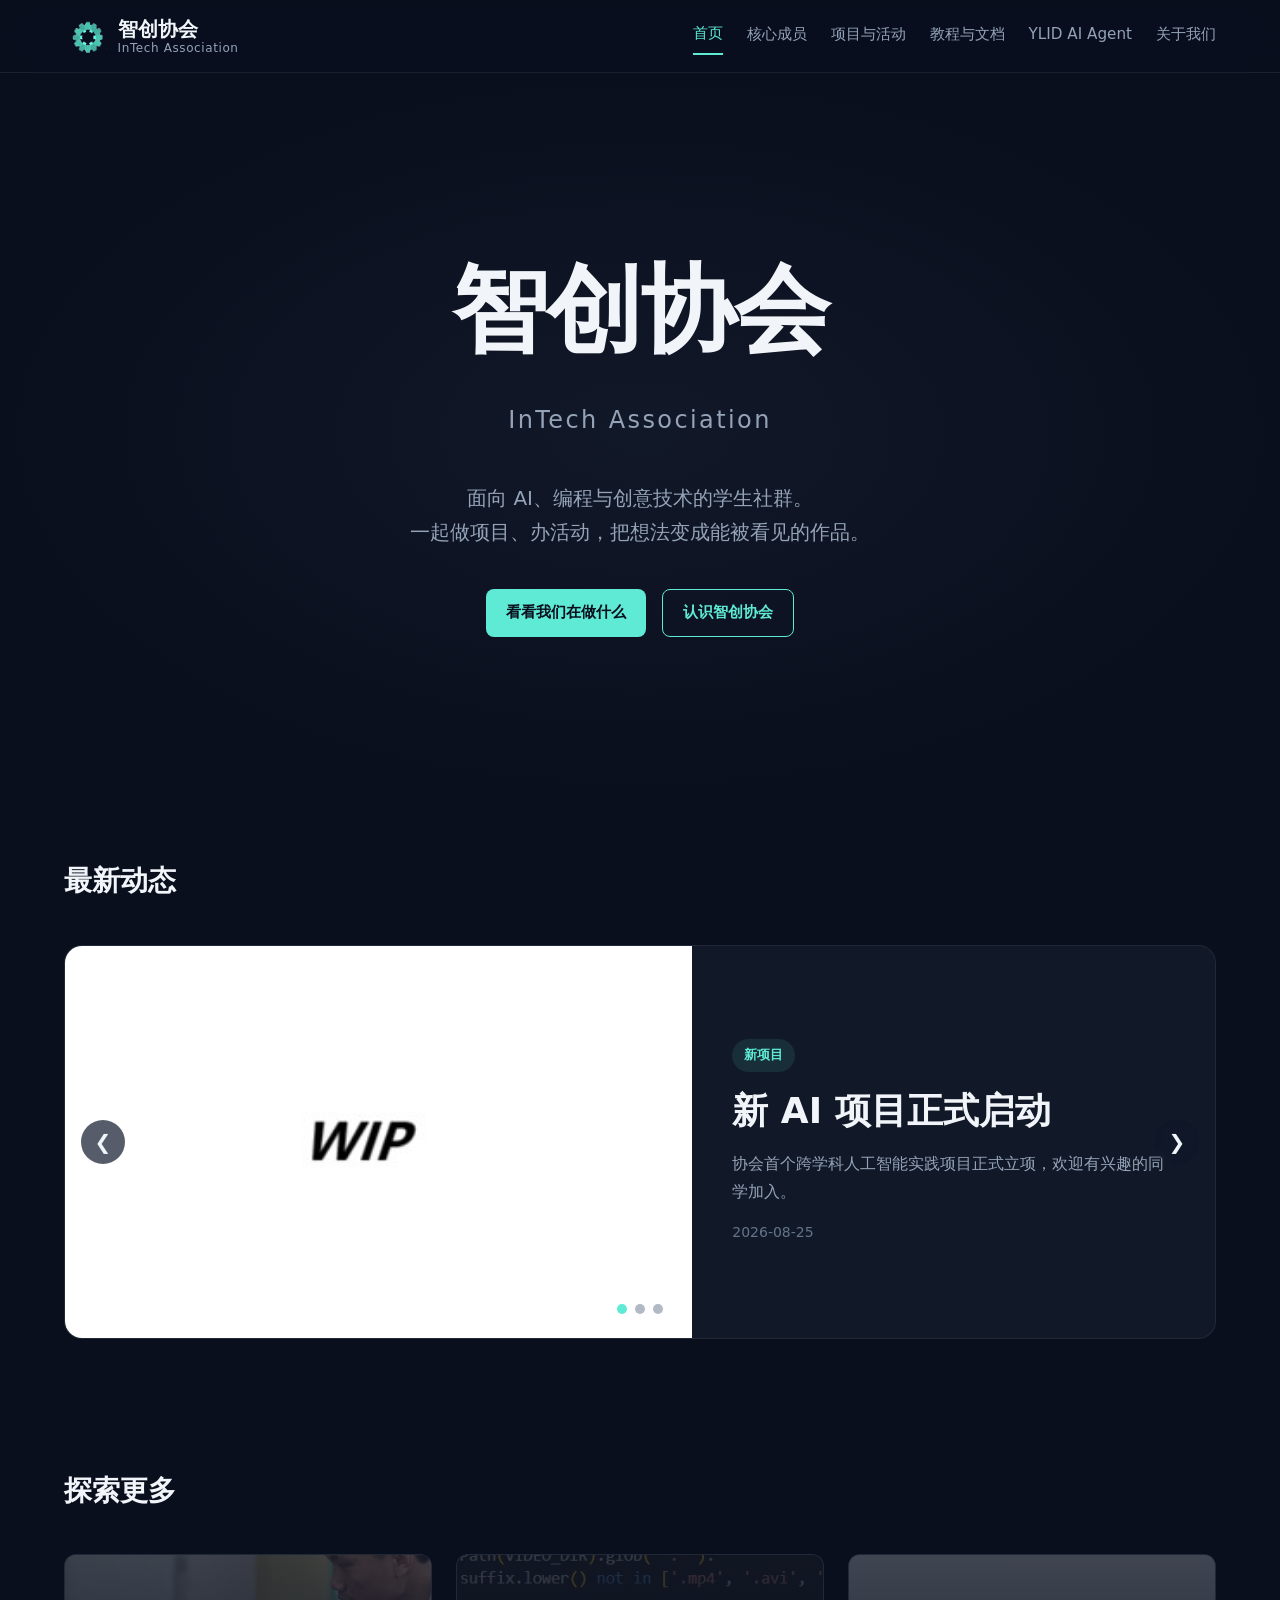
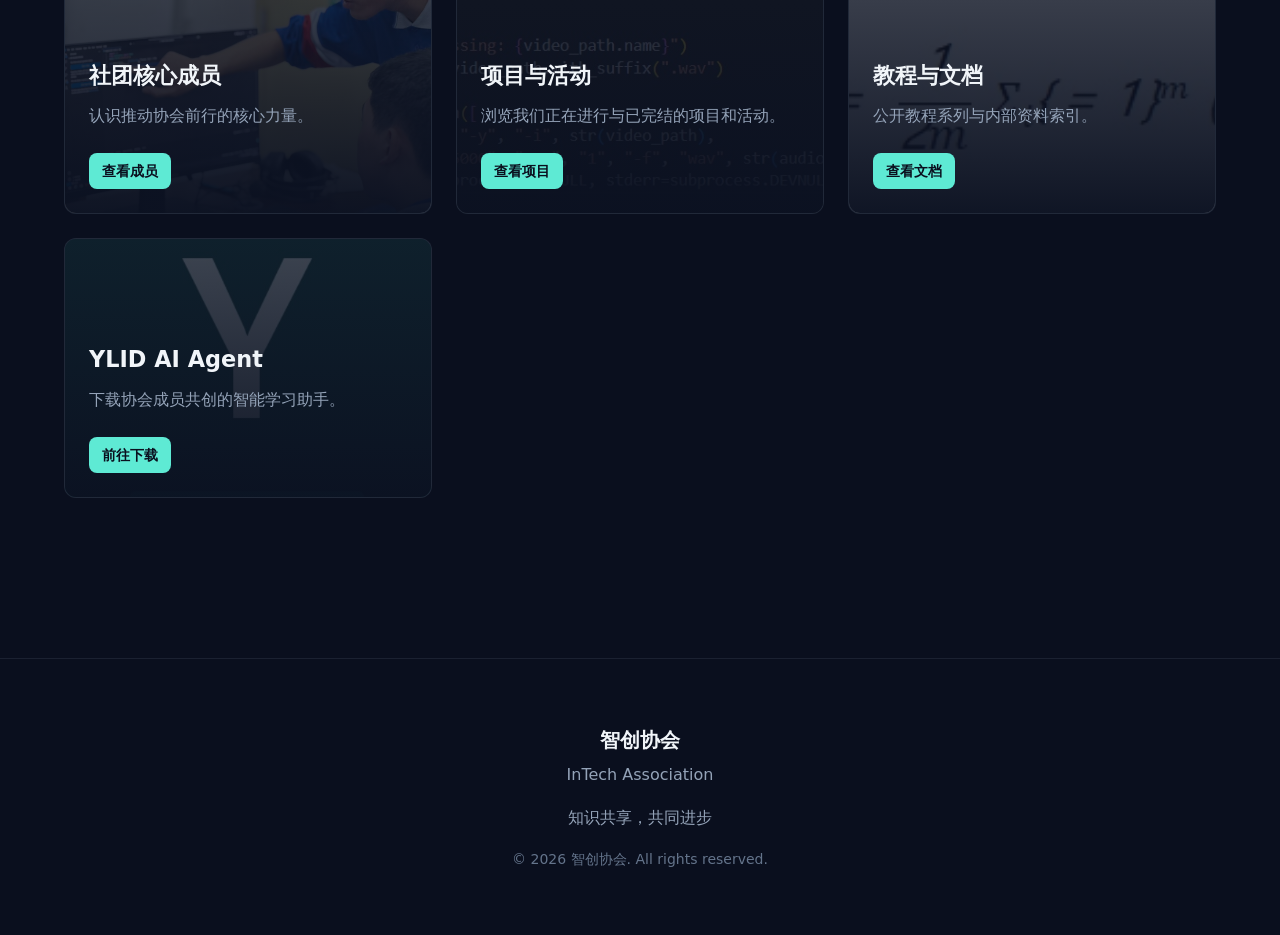
==== index.html @ 46c68527 "fix: replace homepage section placeholder images" ====
<!DOCTYPE html>
<html lang="zh-CN">
  <head>
    <meta charset="UTF-8" />
    <meta name="viewport" content="width=device-width, initial-scale=1.0" />
    <title>智创协会 | InTech Association</title>
    <meta name="description" content="智创协会（InTech Association）官网：知识共享，共同进步。" />
    <link rel="stylesheet" href="css/base.css" />
    <link rel="stylesheet" href="css/components.css" />
    <link rel="stylesheet" href="css/pages.css" />
  </head>
  <body data-page="index">
    <div id="navbar"></div>

    <main>
      <section class="hero">
        <div class="hero-content">
          <div class="hero-brand">
            <h1>智创协会</h1>
            <span class="hero-sub">InTech Association</span>
          </div>
          <p class="hero-desc typewriter-desc" data-type-text="面向 AI、编程与创意技术的学生社群。&#10;一起做项目、办活动，把想法变成能被看见的作品。"></p>
          <div class="hero-actions">
            <a href="projects.html" class="btn">看看我们在做什么</a>
            <a href="about.html" class="btn btn-outline">认识智创协会</a>
          </div>
        </div>
      </section>

      <div id="news-carousel" class="reveal"></div>

      <section class="entrance-section">
        <div class="container">
          <h2 class="section-title reveal">探索更多</h2>
          <div class="entrance-grid">
            <a href="members.html" class="entrance-card reveal reveal-d1">
              <div class="bg-image">
                <img src="assets/images/核心成员.jpg" alt="核心成员" />
              </div>
              <div class="overlay"></div>
              <div class="card-content">
                <h3>社团核心成员</h3>
                <p>认识推动协会前行的核心力量。</p>
                <span class="btn btn-sm">查看成员</span>
              </div>
            </a>

            <a href="projects.html" class="entrance-card reveal reveal-d2">
              <div class="bg-image">
                <img src="assets/images/项目与活动.jpg" alt="项目与活动" />
              </div>
              <div class="overlay"></div>
              <div class="card-content">
                <h3>项目与活动</h3>
                <p>浏览我们正在进行与已完结的项目和活动。</p>
                <span class="btn btn-sm">查看项目</span>
              </div>
            </a>

            <a href="docs.html" class="entrance-card reveal reveal-d3">
              <div class="bg-image">
                <img src="assets/images/教程与文档.jpg" alt="教程与文档" />
              </div>
              <div class="overlay"></div>
              <div class="card-content">
                <h3>教程与文档</h3>
                <p>公开教程系列与内部资料索引。</p>
                <span class="btn btn-sm">查看文档</span>
              </div>
            </a>

            <a href="ylid-ai.html" class="entrance-card reveal reveal-d4">
              <div class="bg-image">
                <img src="assets/images/YLID%20AI%20Agent.jpg" alt="YLID AI Agent" />
              </div>
              <div class="overlay"></div>
              <div class="card-content">
                <h3>YLID AI Agent</h3>
                <p>下载协会成员共创的智能学习助手。</p>
                <span class="btn btn-sm">前往下载</span>
              </div>
            </a>
          </div>
        </div>
      </section>
    </main>

    <div id="footer"></div>

    <script src="js/config.js"></script>
    <script src="js/data.js"></script>
    <script src="js/components.js"></script>
    <script src="js/main.js"></script>
  </body>
</html>
---- css/base.css ----
/**
 * 全局基础样式
 * 包含 CSS 变量、重置、字体、布局工具。
 */

:root {
  /* 暗色主题色板 — 优化后 */
  --bg-primary: #0a0f1e;
  --bg-secondary: #111827;
  --bg-tertiary: #1a2332;
  --bg-hover: #223044;

  --text-primary: #f1f5f9;
  --text-secondary: #94a3b8;
  --text-muted: #64748b;

  --accent: #5eead4;
  --accent-hover: #2dd4bf;
  --accent-soft: rgba(94, 234, 212, 0.1);
  --accent-glow: rgba(94, 234, 212, 0.35);

  --border: rgba(148, 163, 184, 0.12);
  --shadow: 0 8px 32px rgba(0, 0, 0, 0.45);

  /* 动画 */
  --ease-out: cubic-bezier(0.16, 1, 0.3, 1);
  --ease-spring: cubic-bezier(0.34, 1.56, 0.64, 1);
  --duration-fast: 0.2s;
  --duration-normal: 0.4s;
  --duration-slow: 0.6s;

  /* 间距 */
  --space-xs: 0.5rem;
  --space-sm: 1rem;
  --space-md: 1.5rem;
  --space-lg: 2.5rem;
  --space-xl: 4rem;
  --space-xxl: 6rem;

  /* 字体 */
  --font-sans: 'PingFang SC', 'Microsoft YaHei', 'Noto Sans SC', system-ui, -apple-system, BlinkMacSystemFont,
    'Segoe UI', sans-serif;
  --font-mono: 'SF Mono', 'Fira Code', Consolas, monospace;

  /* 圆角 */
  --radius-sm: 8px;
  --radius-md: 12px;
  --radius-lg: 18px;

  /* 容器宽度 */
  --container: 1200px;
}

* {
  box-sizing: border-box;
  margin: 0;
  padding: 0;
}

html {
  scroll-behavior: smooth;
}

body {
  font-family: var(--font-sans);
  background-color: var(--bg-primary);
  color: var(--text-primary);
  line-height: 1.7;
  -webkit-font-smoothing: antialiased;
}

img {
  max-width: 100%;
  display: block;
}

a {
  color: inherit;
  text-decoration: none;
}

ul {
  list-style: none;
}

button {
  font-family: inherit;
  cursor: pointer;
  border: none;
  background: none;
  color: inherit;
}

/* 容器 */
.container {
  width: 100%;
  max-width: var(--container);
  margin: 0 auto;
  padding: 0 var(--space-md);
}

/* 页面标题 */
.page-header {
  padding: var(--space-xxl) 0 var(--space-xl);
  text-align: center;
}

.page-header h1 {
  font-size: clamp(2rem, 5vw, 3rem);
  font-weight: 700;
  margin-bottom: var(--space-sm);
}

.page-header p {
  color: var(--text-secondary);
  font-size: 1.125rem;
  max-width: 700px;
  margin: 0 auto;
}

/* 区块标题 */
.section-title {
  font-size: 1.75rem;
  font-weight: 600;
  margin-bottom: var(--space-lg);
  color: var(--text-primary);
}

.section-subtitle {
  color: var(--text-secondary);
  margin-bottom: var(--space-lg);
}

/* 响应式辅助 */
@media (max-width: 768px) {
  :root {
    --space-xl: 2.5rem;
    --space-xxl: 4rem;
  }
}

/* ---------- 动画工具类 ---------- */

/* 初始隐藏状态，等待滚动触发 */
.reveal {
  opacity: 0;
  transform: translateY(24px);
  transition: opacity var(--duration-normal) var(--ease-out),
    transform var(--duration-normal) var(--ease-out);
}

.reveal.visible {
  opacity: 1;
  transform: translateY(0);
}

/* 延迟类，用于错开动画 */
.reveal-d1 { transition-delay: 0.1s; }
.reveal-d2 { transition-delay: 0.2s; }
.reveal-d3 { transition-delay: 0.3s; }
.reveal-d4 { transition-delay: 0.4s; }

/* 淡入 */
.fade-in {
  animation: fadeIn var(--duration-slow) var(--ease-out) forwards;
}

@keyframes fadeIn {
  from { opacity: 0; }
  to   { opacity: 1; }
}

/* 淡入上滑 */
.fade-in-up {
  animation: fadeInUp var(--duration-slow) var(--ease-out) forwards;
}

@keyframes fadeInUp {
  from {
    opacity: 0;
    transform: translateY(20px);
  }
  to {
    opacity: 1;
    transform: translateY(0);
  }
}

/* 轻微脉冲发光 */
@keyframes subtleGlow {
  0%, 100% { box-shadow: 0 0 0 0 var(--accent-soft); }
  50% { box-shadow: 0 0 20px 2px var(--accent-soft); }
}
---- css/components.css ----
/**
 * 通用组件样式
 */

/* ---------- 导航栏 ---------- */
.navbar {
  position: sticky;
  top: 0;
  z-index: 100;
  background: rgba(10, 15, 30, 0.75);
  backdrop-filter: blur(16px) saturate(1.2);
  border-bottom: 1px solid var(--border);
  transition: background var(--duration-fast) ease, box-shadow var(--duration-fast) ease;
}

.navbar.scrolled {
  background: rgba(10, 15, 30, 0.92);
  box-shadow: 0 4px 20px rgba(0, 0, 0, 0.3);
}

.navbar-inner {
  display: flex;
  align-items: center;
  justify-content: space-between;
  height: 72px;
}

.logo {
  display: flex;
  align-items: center;
  gap: 0.6rem;
  line-height: 1.2;
}

.logo-icon {
  width: 44px;
  height: 44px;
  object-fit: contain;
  flex-shrink: 0;
}

.logo-text {
  display: flex;
  flex-direction: column;
}

.logo-zh {
  font-size: 1.25rem;
  font-weight: 700;
  color: var(--text-primary);
}

.logo-en {
  font-size: 0.75rem;
  color: var(--text-secondary);
  letter-spacing: 0.05em;
}

.nav-menu {
  display: flex;
  gap: var(--space-md);
}

.nav-link {
  color: var(--text-secondary);
  font-size: 0.95rem;
  font-weight: 500;
  padding: 0.4rem 0;
  border-bottom: 2px solid transparent;
  transition: color var(--duration-fast) ease, border-color var(--duration-fast) ease, transform var(--duration-fast) ease;
}

.nav-link:hover,
.nav-link.active {
  color: var(--accent);
  border-color: var(--accent);
  transform: translateY(-1px);
}

.nav-toggle {
  display: none;
  flex-direction: column;
  gap: 5px;
  padding: 0.5rem;
}

.nav-toggle span {
  display: block;
  width: 24px;
  height: 2px;
  background: var(--text-primary);
  transition: transform 0.2s, opacity 0.2s;
}

@media (max-width: 768px) {
  .nav-toggle {
    display: flex;
  }

  .nav-menu {
    position: absolute;
    top: 72px;
    left: 0;
    right: 0;
    flex-direction: column;
    background: var(--bg-secondary);
    padding: var(--space-md);
    border-bottom: 1px solid var(--border);
    transform: translateY(-120%);
    opacity: 0;
    pointer-events: none;
    transition: transform 0.25s ease, opacity 0.25s ease;
  }

  .nav-menu.open {
    transform: translateY(0);
    opacity: 1;
    pointer-events: auto;
  }

  .nav-link {
    border-bottom: none;
    padding: 0.75rem 0;
  }
}

/* ---------- 页脚 ---------- */
.footer {
  border-top: 1px solid var(--border);
  padding: var(--space-xl) 0;
  margin-top: var(--space-xxl);
  text-align: center;
  color: var(--text-secondary);
}

.footer-brand {
  display: flex;
  flex-direction: column;
  gap: 0.25rem;
  margin-bottom: var(--space-sm);
}

.footer-brand strong {
  font-size: 1.25rem;
  color: var(--text-primary);
}

.footer-slogan {
  margin-bottom: var(--space-sm);
}

.footer-copy {
  font-size: 0.875rem;
  color: var(--text-muted);
}

/* ---------- 按钮 ---------- */
.btn {
  display: inline-flex;
  align-items: center;
  justify-content: center;
  gap: 0.5rem;
  padding: 0.65rem 1.25rem;
  border-radius: var(--radius-sm);
  background: var(--accent);
  color: var(--bg-primary);
  font-weight: 600;
  font-size: 0.95rem;
  transition: background var(--duration-fast) ease, transform var(--duration-fast) var(--ease-spring), box-shadow var(--duration-fast) ease;
}

.btn:hover {
  background: var(--accent-hover);
  transform: translateY(-2px);
  box-shadow: 0 4px 16px var(--accent-glow);
}

.btn-outline {
  background: transparent;
  color: var(--accent);
  border: 1px solid var(--accent);
}

.btn-outline:hover {
  background: var(--accent-soft);
  box-shadow: 0 4px 16px var(--accent-glow);
}

.btn-sm {
  padding: 0.4rem 0.8rem;
  font-size: 0.85rem;
}

/* ---------- 卡片 ---------- */
.card {
  background: var(--bg-secondary);
  border: 1px solid var(--border);
  border-radius: var(--radius-md);
  overflow: hidden;
  transition: transform var(--duration-normal) var(--ease-out), box-shadow var(--duration-normal) var(--ease-out), border-color var(--duration-normal) var(--ease-out);
}

.card:hover {
  transform: translateY(-6px);
  box-shadow: var(--shadow), 0 0 0 1px var(--accent-glow);
  border-color: var(--accent-glow);
}

.card-image {
  width: 100%;
  aspect-ratio: 16 / 9;
  overflow: hidden;
  background: var(--bg-tertiary);
}

.card-image img {
  width: 100%;
  height: 100%;
  object-fit: cover;
  transition: transform 0.3s;
}

.card:hover .card-image img {
  transform: scale(1.03);
}

.card-body {
  padding: var(--space-md);
}

.card-title {
  font-size: 1.15rem;
  font-weight: 600;
  margin-bottom: var(--space-xs);
}

.card-text {
  color: var(--text-secondary);
  font-size: 0.95rem;
  line-height: 1.6;
}

/* ---------- 徽章 ---------- */
.badge {
  display: inline-block;
  padding: 0.25rem 0.6rem;
  border-radius: 9999px;
  background: var(--accent-soft);
  color: var(--accent);
  font-size: 0.75rem;
  font-weight: 600;
  margin-bottom: var(--space-sm);
}

.badge-outline {
  background: transparent;
  border: 1px solid var(--accent);
}

/* ---------- 轮播 ---------- */
.news-section {
  padding: var(--space-xl) 0;
}

.carousel {
  position: relative;
  border-radius: var(--radius-lg);
  overflow: hidden;
  background: var(--bg-secondary);
  border: 1px solid var(--border);
}

.carousel-track {
  display: flex;
  transition: transform var(--duration-slow) var(--ease-out);
}

.carousel-slide {
  width: 100%;
  flex-shrink: 0;
}

.carousel-link {
  display: grid;
  grid-template-columns: 1.2fr 1fr;
}

.carousel-image {
  aspect-ratio: 16 / 10;
  overflow: hidden;
  background: var(--bg-tertiary);
}

.carousel-image img {
  width: 100%;
  height: 100%;
  object-fit: cover;
}

.carousel-content {
  padding: var(--space-lg);
  display: flex;
  flex-direction: column;
  justify-content: center;
}

.carousel-tag {
  align-self: flex-start;
  padding: 0.35rem 0.75rem;
  border-radius: 9999px;
  background: var(--accent-soft);
  color: var(--accent);
  font-size: 0.8rem;
  font-weight: 600;
  margin-bottom: var(--space-sm);
}

.carousel-title {
  font-size: clamp(1.5rem, 3vw, 2.25rem);
  font-weight: 700;
  margin-bottom: var(--space-sm);
  line-height: 1.3;
}

.carousel-summary {
  color: var(--text-secondary);
  margin-bottom: var(--space-sm);
}

.carousel-date {
  color: var(--text-muted);
  font-size: 0.875rem;
}

.carousel-btn {
  position: absolute;
  top: 50%;
  transform: translateY(-50%);
  width: 44px;
  height: 44px;
  border-radius: 50%;
  background: rgba(15, 23, 42, 0.7);
  color: var(--text-primary);
  font-size: 1.25rem;
  display: flex;
  align-items: center;
  justify-content: center;
  backdrop-filter: blur(4px);
  transition: background 0.2s;
}

.carousel-btn:hover {
  background: rgba(15, 23, 42, 0.95);
}

.carousel-prev {
  left: var(--space-sm);
}

.carousel-next {
  right: var(--space-sm);
}

.carousel-dots {
  position: absolute;
  bottom: var(--space-md);
  left: 50%;
  transform: translateX(-50%);
  display: flex;
  gap: 0.5rem;
}

.carousel-dot {
  width: 10px;
  height: 10px;
  border-radius: 50%;
  background: var(--text-muted);
  opacity: 0.5;
  transition: opacity 0.2s, background 0.2s;
}

.carousel-dot.active {
  opacity: 1;
  background: var(--accent);
}

@media (max-width: 768px) {
  .carousel-link {
    grid-template-columns: 1fr;
  }

  .carousel-content {
    padding: var(--space-md);
  }

  .carousel-btn {
    display: none;
  }
}

/* ---------- 入口卡片 ---------- */
.entrance-section {
  padding: var(--space-xl) 0;
}

.entrance-grid {
  display: grid;
  grid-template-columns: repeat(auto-fit, minmax(280px, 1fr));
  gap: var(--space-md);
}

.entrance-card {
  position: relative;
  display: flex;
  flex-direction: column;
  justify-content: flex-end;
  min-height: 260px;
  padding: var(--space-md);
  border-radius: var(--radius-md);
  overflow: hidden;
  background: var(--bg-secondary);
  border: 1px solid var(--border);
  transition: transform var(--duration-normal) var(--ease-out), box-shadow var(--duration-normal) var(--ease-out), border-color var(--duration-normal) var(--ease-out);
}

.entrance-card:hover {
  transform: translateY(-6px);
  box-shadow: var(--shadow), 0 0 0 1px var(--accent-glow);
  border-color: var(--accent-glow);
}

.entrance-card:hover .bg-image img {
  transform: scale(1.05);
}

.entrance-card .bg-image {
  position: absolute;
  inset: 0;
  z-index: 0;
  opacity: 0.35;
}

.entrance-card .bg-image img {
  width: 100%;
  height: 100%;
  object-fit: cover;
}

.entrance-card .overlay {
  position: absolute;
  inset: 0;
  background: linear-gradient(to top, rgba(11, 17, 33, 0.95), rgba(11, 17, 33, 0.4));
  z-index: 1;
}

.entrance-card .card-content {
  position: relative;
  z-index: 2;
}

.entrance-card h3 {
  font-size: 1.4rem;
  margin-bottom: 0.5rem;
}

.entrance-card p {
  color: var(--text-secondary);
  margin-bottom: var(--space-md);
}

/* ---------- 筛选按钮 ---------- */
.filter-bar {
  display: flex;
  flex-wrap: wrap;
  gap: var(--space-xs);
  margin-bottom: var(--space-lg);
}

.filter-btn {
  padding: 0.5rem 1rem;
  border-radius: var(--radius-sm);
  background: var(--bg-tertiary);
  color: var(--text-secondary);
  font-size: 0.9rem;
  transition: background 0.2s, color 0.2s;
}

.filter-btn:hover,
.filter-btn.active {
  background: var(--accent);
  color: var(--bg-primary);
}

/* ---------- 网格布局 ---------- */
.grid {
  display: grid;
  grid-template-columns: repeat(auto-fill, minmax(280px, 1fr));
  gap: var(--space-md);
}

/* ---------- 成员列表（水平大卡片） ---------- */
.members-list {
  display: flex;
  flex-direction: column;
  gap: var(--space-lg);
  max-width: 900px;
  margin: 0 auto;
}

.members-list .member-card {
  display: flex;
  flex-direction: row;
  align-items: stretch;
  padding: var(--space-lg);
  gap: var(--space-lg);
  text-align: left;
}

.members-list .member-left {
  display: flex;
  flex-direction: column;
  align-items: center;
  gap: var(--space-xs);
  width: 180px;
  flex-shrink: 0;
}

.members-list .member-card .card-image {
  width: 140px;
  height: 140px;
  border-radius: 50%;
  aspect-ratio: 1 / 1;
  border: 2px solid var(--border);
  overflow: hidden;
  transition: border-color var(--duration-normal) var(--ease-out), box-shadow var(--duration-normal) var(--ease-out);
}

.members-list .member-card:hover .card-image {
  border-color: var(--accent-glow);
  box-shadow: 0 0 24px var(--accent-glow);
}

.members-list .member-card .card-image img {
  width: 100%;
  height: 100%;
  object-fit: cover;
}

.members-list .member-card .card-title {
  font-size: 1.3rem;
  margin-bottom: 0;
}

.members-list .member-right {
  flex: 1;
  display: flex;
  align-items: center;
}

.members-list .member-card .card-text {
  font-size: 1rem;
  line-height: 1.7;
}

/* ---------- 项目列表（水平卡片） ---------- */
.projects-section .grid {
  display: flex;
  flex-direction: column;
  gap: var(--space-lg);
  max-width: 900px;
  margin: 0 auto;
}

.project-card {
  display: flex;
  flex-direction: row;
  align-items: stretch;
  padding: var(--space-lg);
  gap: var(--space-lg);
  text-align: left;
  cursor: pointer;
}

.project-card .project-left {
  display: flex;
  flex-direction: column;
  align-items: flex-start;
  gap: var(--space-xs);
  width: 220px;
  flex-shrink: 0;
}

.project-card .project-right {
  flex: 1;
  display: flex;
  align-items: center;
}

.project-card .card-title {
  font-size: 1.3rem;
  margin-bottom: 0;
}

.project-card .card-text {
  font-size: 1rem;
  line-height: 1.7;
  margin-bottom: 0;
}

/* ---------- 项目负责人 ---------- */
.project-leader {
  display: flex;
  align-items: center;
  gap: 0.6rem;
  margin: var(--space-sm) 0;
  color: var(--text-secondary);
  font-size: 0.9rem;
}

.leader-avatar {
  width: 28px;
  height: 28px;
  border-radius: 50%;
  object-fit: cover;
}

/* ---------- 文档系列 ---------- */
.series-card {
  background: var(--bg-secondary);
  border: 1px solid var(--border);
  border-radius: var(--radius-md);
  margin-bottom: var(--space-md);
  overflow: hidden;
}

.series-header {
  width: 100%;
  display: flex;
  align-items: center;
  justify-content: space-between;
  padding: var(--space-md);
  background: var(--bg-tertiary);
  font-size: 1.1rem;
  font-weight: 600;
  transition: background 0.2s;
}

.series-header:hover {
  background: var(--bg-hover);
}

.series-toggle {
  font-size: 1.4rem;
  color: var(--accent);
  line-height: 1;
}

.series-body {
  max-height: 0;
  overflow: hidden;
  opacity: 0;
  transition: max-height var(--duration-normal) var(--ease-out), padding var(--duration-normal) var(--ease-out), opacity var(--duration-normal) var(--ease-out);
  padding: 0 var(--space-md);
}

.series-body.open {
  max-height: 600px;
  padding: var(--space-md);
  opacity: 1;
}

.series-summary {
  color: var(--text-secondary);
  margin-bottom: var(--space-md);
}

.doc-list {
  display: flex;
  flex-direction: column;
  gap: var(--space-sm);
}

.doc-item {
  display: flex;
  align-items: center;
  justify-content: space-between;
  gap: var(--space-sm);
  padding: var(--space-sm);
  background: var(--bg-primary);
  border-radius: var(--radius-sm);
  flex-wrap: wrap;
}

.doc-title {
  font-weight: 500;
}

.doc-actions {
  display: flex;
  gap: 0.5rem;
  flex-shrink: 0;
}

/* ---------- 不公开文档卡片 ---------- */
.private-doc-card .outline-list {
  margin: var(--space-sm) 0;
  padding-left: 1.2rem;
  list-style: disc;
  color: var(--text-secondary);
}

.private-doc-card .outline-list li {
  margin-bottom: 0.25rem;
}

.private-note {
  display: inline-block;
  margin-top: var(--space-xs);
  font-size: 0.85rem;
  color: var(--text-muted);
}

/* ---------- 详情页 ---------- */
.detail-card {
  background: var(--bg-secondary);
  border: 1px solid var(--border);
  border-radius: var(--radius-lg);
  padding: var(--space-lg);
}

.detail-header {
  display: grid;
  grid-template-columns: 1fr 2fr;
  gap: var(--space-lg);
  align-items: center;
  margin-bottom: var(--space-lg);
}

.detail-header img {
  width: 100%;
  border-radius: var(--radius-md);
  aspect-ratio: 16 / 10;
  object-fit: cover;
}

.detail-header h2 {
  font-size: 2rem;
  margin-bottom: var(--space-sm);
}

.back-link {
  display: inline-block;
  margin-bottom: var(--space-md);
  color: var(--accent);
  font-weight: 500;
}

.back-link:hover {
  text-decoration: underline;
}

@media (max-width: 768px) {
  .detail-header {
    grid-template-columns: 1fr;
  }
}

/* ---------- 关于我们页 ---------- */
.about-block {
  display: grid;
  grid-template-columns: 1fr 1fr;
  gap: var(--space-lg);
  align-items: center;
  padding: var(--space-xl) 0;
}

.about-block:nth-child(even) {
  direction: rtl;
}

.about-block:nth-child(even) > * {
  direction: ltr;
}

.about-block h2 {
  font-size: 1.75rem;
  margin-bottom: var(--space-md);
  color: var(--accent);
}

.about-block p,
.about-block ul {
  color: var(--text-secondary);
}

.about-block ul {
  list-style: disc;
  padding-left: 1.3rem;
}

.about-block li {
  margin-bottom: var(--space-sm);
}

.about-block img {
  border-radius: var(--radius-md);
  aspect-ratio: 16 / 10;
  object-fit: cover;
  width: 100%;
}

@media (max-width: 768px) {
  .about-block {
    grid-template-columns: 1fr;
  }

  .about-block:nth-child(even) {
    direction: ltr;
  }
}
---- css/pages.css ----
/**
 * 各页面特有样式微调
 */

/* ---------- 首页 Hero ---------- */
.hero {
  position: relative;
  display: flex;
  align-items: center;
  min-height: 80vh;
  padding: var(--space-xl) 0;
  overflow: hidden;
  background: radial-gradient(ellipse at center, var(--bg-secondary) 0%, var(--bg-primary) 70%);
}

.hero-content {
  position: relative;
  z-index: 2;
  width: 100%;
  max-width: 800px;
  margin: 0 auto;
  padding: 0 var(--space-md);
  text-align: center;
}

.hero-brand {
  display: flex;
  flex-direction: column;
  gap: 0.5rem;
  margin-bottom: var(--space-lg);
}

.hero h1 {
  font-size: clamp(3.2rem, 8vw, 6rem);
  font-weight: 800;
  letter-spacing: -0.02em;
  min-height: 1.2em;
}

.hero-sub {
  font-size: clamp(1rem, 2vw, 1.5rem);
  font-weight: 500;
  color: var(--text-secondary);
  letter-spacing: 0.1em;
  min-height: 1.5em;
}

.hero-desc {
  font-size: 1.25rem;
  color: var(--text-secondary);
  margin-bottom: var(--space-lg);
  line-height: 1.7;
  min-height: 3em;
  white-space: pre-line;
}

.hero-actions {
  display: flex;
  justify-content: center;
  gap: var(--space-sm);
  flex-wrap: wrap;
  opacity: 1;
}

.hero-actions.visible {
  opacity: 1;
  transform: translateY(0);
}

.hero-actions .btn {
  opacity: 1;
  transition: opacity 0.4s var(--ease-out), transform 0.4s var(--ease-out), background var(--duration-fast) ease, box-shadow var(--duration-fast) ease;
}

.hero-actions.visible .btn {
  opacity: 1;
  transform: translateY(0);
}

.hero-actions.visible .btn:hover {
  transform: translateY(-2px);
}

.hero-actions.visible .btn:nth-child(2) {
  transition-delay: 0.08s;
}

/* 打字机光标 */
.typewriter-desc.typing::after {
  content: '|';
  color: var(--accent);
  margin-left: 2px;
  animation: cursorBlink 0.8s step-end infinite;
}

@keyframes cursorBlink {
  50% { opacity: 0; }
}


@media (prefers-reduced-motion: reduce) {
  .typewriter-desc.typing::after {
    animation: none;
  }

  .hero-actions,
  .hero-actions .btn {
    transition: none;
    transform: none;
  }
}

/* ---------- 成员页 ---------- */
.members-section,
.projects-section,
.docs-section {
  padding-bottom: var(--space-xxl);
}

/* ---------- 项目详情页隐藏列表 ---------- */
#project-detail {
  display: none;
  padding: var(--space-xl) 0;
}

/* ---------- 文档页分区标题 ---------- */
.docs-section h2 {
  margin-top: var(--space-xl);
  margin-bottom: var(--space-md);
}

.docs-section h2:first-of-type {
  margin-top: 0;
}

/* ---------- 新闻详情 ---------- */
.news-date {
  display: inline-block;
  margin-left: var(--space-sm);
  color: var(--text-muted);
  font-size: 0.9rem;
}

/* ---------- about-block 动画支持 ---------- */
.about-block {
  opacity: 0;
  transform: translateY(24px);
  transition: opacity var(--duration-normal) var(--ease-out), transform var(--duration-normal) var(--ease-out);
}

.about-block.visible {
  opacity: 1;
  transform: translateY(0);
}

/* ---------- YLID AI Agent ---------- */
.ylid-hero {
  position: relative;
  overflow: hidden;
  padding: clamp(5rem, 12vw, 9rem) 0 var(--space-xxl);
  background:
    linear-gradient(130deg, rgba(94, 234, 212, 0.12), transparent 45%),
    radial-gradient(circle at 83% 20%, rgba(34, 211, 238, 0.18), transparent 28%),
    var(--bg-primary);
}

.ylid-hero-grid {
  position: relative;
  z-index: 1;
  display: grid;
  grid-template-columns: minmax(0, 1.35fr) minmax(290px, 0.65fr);
  align-items: center;
  gap: clamp(2.5rem, 8vw, 7rem);
}

.ylid-kicker,
.ylid-section-eyebrow {
  color: var(--accent);
  font-family: var(--font-mono);
  font-size: 0.76rem;
  font-weight: 700;
  letter-spacing: 0.16em;
}

.ylid-hero h1 {
  margin: 0.75rem 0 var(--space-md);
  font-size: clamp(3.3rem, 8vw, 6.2rem);
  line-height: 0.95;
  letter-spacing: -0.065em;
}

.ylid-hero h1 em {
  color: var(--accent);
  font-family: Georgia, 'Songti SC', serif;
  font-weight: 400;
}

.ylid-hero-copy > p:not(.ylid-release-status) {
  max-width: 42rem;
  color: var(--text-secondary);
  font-size: 1.13rem;
}

.ylid-actions {
  display: flex;
  flex-wrap: wrap;
  gap: var(--space-sm);
  margin-top: var(--space-lg);
}

.ylid-actions [aria-disabled='true'] {
  cursor: wait;
  opacity: 0.55;
  pointer-events: none;
}

.ylid-release-status {
  min-height: 1.7em;
  margin-top: var(--space-sm);
  color: var(--text-muted);
  font-size: 0.88rem;
}

.ylid-release-status.is-error { color: #fca5a5; }

.ylid-release-card {
  padding: clamp(1.5rem, 4vw, 2.4rem);
  border: 1px solid rgba(94, 234, 212, 0.3);
  border-radius: var(--radius-lg);
  background: rgba(17, 24, 39, 0.78);
  box-shadow: var(--shadow), 0 0 50px rgba(94, 234, 212, 0.08);
  backdrop-filter: blur(14px);
}

.ylid-version {
  margin: var(--space-md) 0 var(--space-lg);
  color: var(--accent);
  font-family: var(--font-mono);
  font-size: clamp(2.5rem, 6vw, 4rem);
  font-weight: 700;
  letter-spacing: -0.08em;
}

.ylid-release-label { color: var(--text-muted); font-size: 0.82rem; }
.ylid-release-date { margin-top: 0.2rem; color: var(--text-secondary); }
.ylid-card-line { height: 1px; margin: var(--space-md) 0; background: var(--border); }
.ylid-release-notes { margin-top: 0.4rem; color: var(--text-secondary); white-space: pre-wrap; }

.ylid-orbit {
  position: absolute;
  border: 1px solid rgba(94, 234, 212, 0.16);
  border-radius: 50%;
  pointer-events: none;
}

.ylid-orbit-one { width: 44rem; height: 44rem; top: -21rem; right: -14rem; }
.ylid-orbit-two { width: 26rem; height: 26rem; bottom: -15rem; left: -11rem; }

.ylid-section { padding: var(--space-xxl) 0; }
.ylid-section .section-title { max-width: 42rem; margin-top: 0.45rem; }

.ylid-feature-grid {
  display: grid;
  grid-template-columns: repeat(3, 1fr);
  gap: var(--space-md);
}

.ylid-feature-card {
  min-height: 220px;
  padding: var(--space-lg);
  border: 1px solid var(--border);
  border-radius: var(--radius-md);
  background: linear-gradient(145deg, var(--bg-secondary), rgba(17, 24, 39, 0.45));
}

.ylid-feature-index { color: var(--accent); font-family: var(--font-mono); font-size: 0.8rem; }
.ylid-feature-card h3 { margin: var(--space-md) 0 var(--space-xs); font-size: 1.25rem; }
.ylid-feature-card p { color: var(--text-secondary); }

.ylid-getting-started { border-top: 1px solid var(--border); background: var(--bg-secondary); }
.ylid-steps { display: grid; grid-template-columns: repeat(3, 1fr); gap: var(--space-lg); }
.ylid-steps li { display: flex; gap: var(--space-sm); }
.ylid-steps li > span {
  display: grid; flex: 0 0 2.25rem; height: 2.25rem; place-items: center;
  border: 1px solid var(--accent); border-radius: 50%; color: var(--accent); font-family: var(--font-mono);
}
.ylid-steps h3 { margin-bottom: 0.25rem; font-size: 1.05rem; }
.ylid-steps p, .ylid-requirements { color: var(--text-secondary); }
.ylid-requirements { margin-top: var(--space-xl); font-size: 0.9rem; }

@media (max-width: 860px) {
  .ylid-hero-grid, .ylid-feature-grid, .ylid-steps { grid-template-columns: 1fr; }
  .ylid-release-card { max-width: 36rem; }
  .ylid-feature-card { min-height: auto; }
}
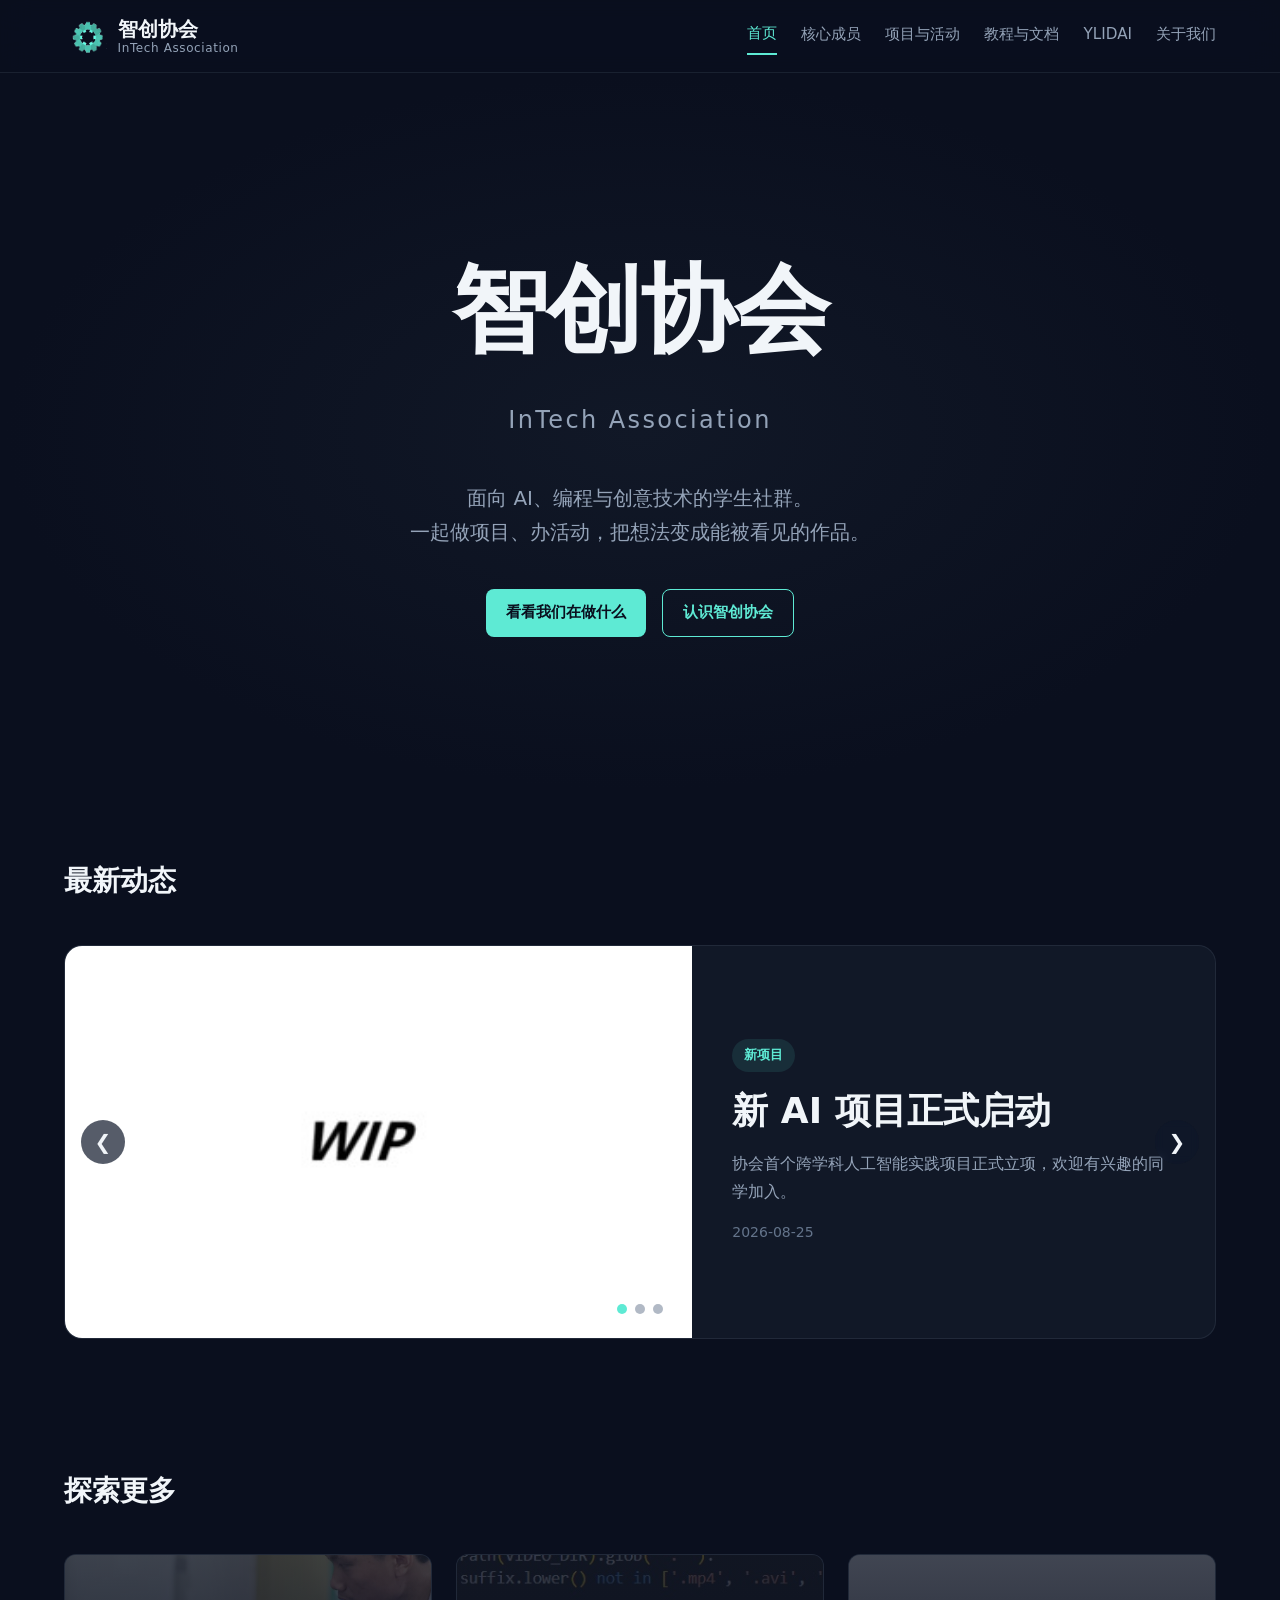
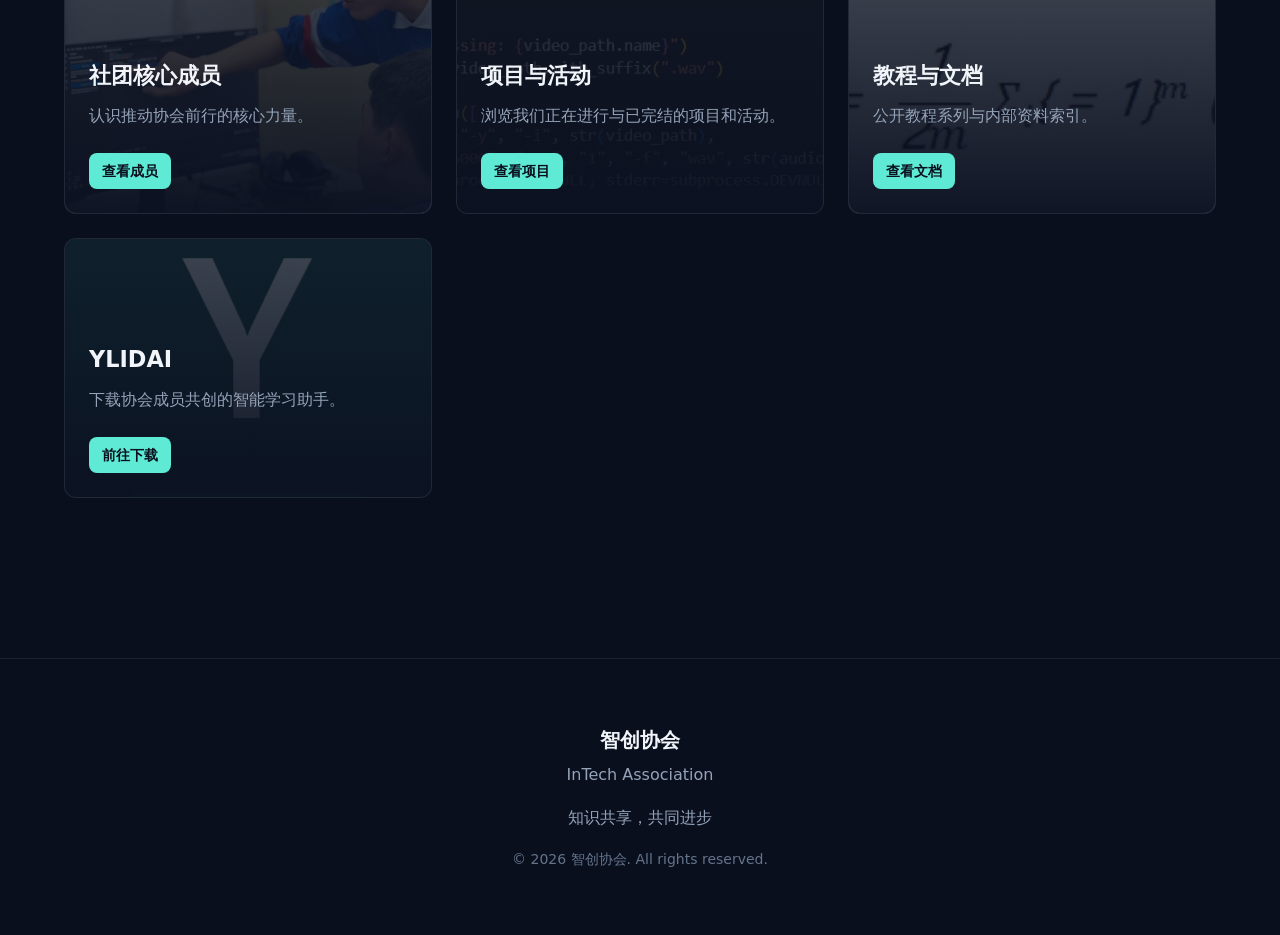
==== commit 3005a967: "Improve member biography readability and rename product to YLIDAI" ====
--- a/index.html
+++ b/index.html
@@ -71,11 +71,11 @@
 
             <a href="ylid-ai.html" class="entrance-card reveal reveal-d4">
               <div class="bg-image">
-                <img src="assets/images/YLID%20AI%20Agent.jpg" alt="YLID AI Agent" />
+                <img src="assets/images/YLID%20AI%20Agent.jpg" alt="YLIDAI" />
               </div>
               <div class="overlay"></div>
               <div class="card-content">
-                <h3>YLID AI Agent</h3>
+                <h3>YLIDAI</h3>
                 <p>下载协会成员共创的智能学习助手。</p>
                 <span class="btn btn-sm">前往下载</span>
               </div>
--- a/css/components.css
+++ b/css/components.css
@@ -553,13 +553,67 @@
 
 .members-list .member-right {
   flex: 1;
-  display: flex;
-  align-items: center;
+  min-width: 0;
+  display: flex;
+  flex-direction: column;
+  justify-content: center;
+  gap: var(--space-md);
 }
 
 .members-list .member-card .card-text {
-  font-size: 1rem;
-  line-height: 1.7;
+  color: var(--text-primary);
+  font-size: 1.0625rem;
+  font-weight: 500;
+  line-height: 1.8;
+}
+
+.member-contact {
+  padding: var(--space-sm) var(--space-md);
+  background: var(--accent-soft);
+  border: 1px solid var(--accent-glow);
+  border-left: 3px solid var(--accent);
+  border-radius: var(--radius-md);
+}
+
+.member-contact-title {
+  color: var(--accent);
+  font-size: 0.875rem;
+  font-weight: 600;
+  margin-bottom: var(--space-xs);
+}
+
+.member-contact-details {
+  display: flex;
+  flex-wrap: wrap;
+  align-items: baseline;
+  gap: 0.25rem var(--space-sm);
+}
+
+.member-contact-details dt {
+  color: var(--text-secondary);
+  font-size: 0.875rem;
+}
+
+.member-contact-details dd {
+  min-width: 0;
+  color: var(--text-primary);
+  font-family: var(--font-mono);
+  font-size: 1.25rem;
+  font-weight: 600;
+  overflow-wrap: anywhere;
+  user-select: all;
+}
+
+@media (max-width: 600px) {
+  .members-list .member-card {
+    flex-direction: column;
+    padding: var(--space-md);
+    gap: var(--space-md);
+  }
+
+  .members-list .member-left {
+    width: 100%;
+  }
 }
 
 /* ---------- 项目列表（水平卡片） ---------- */
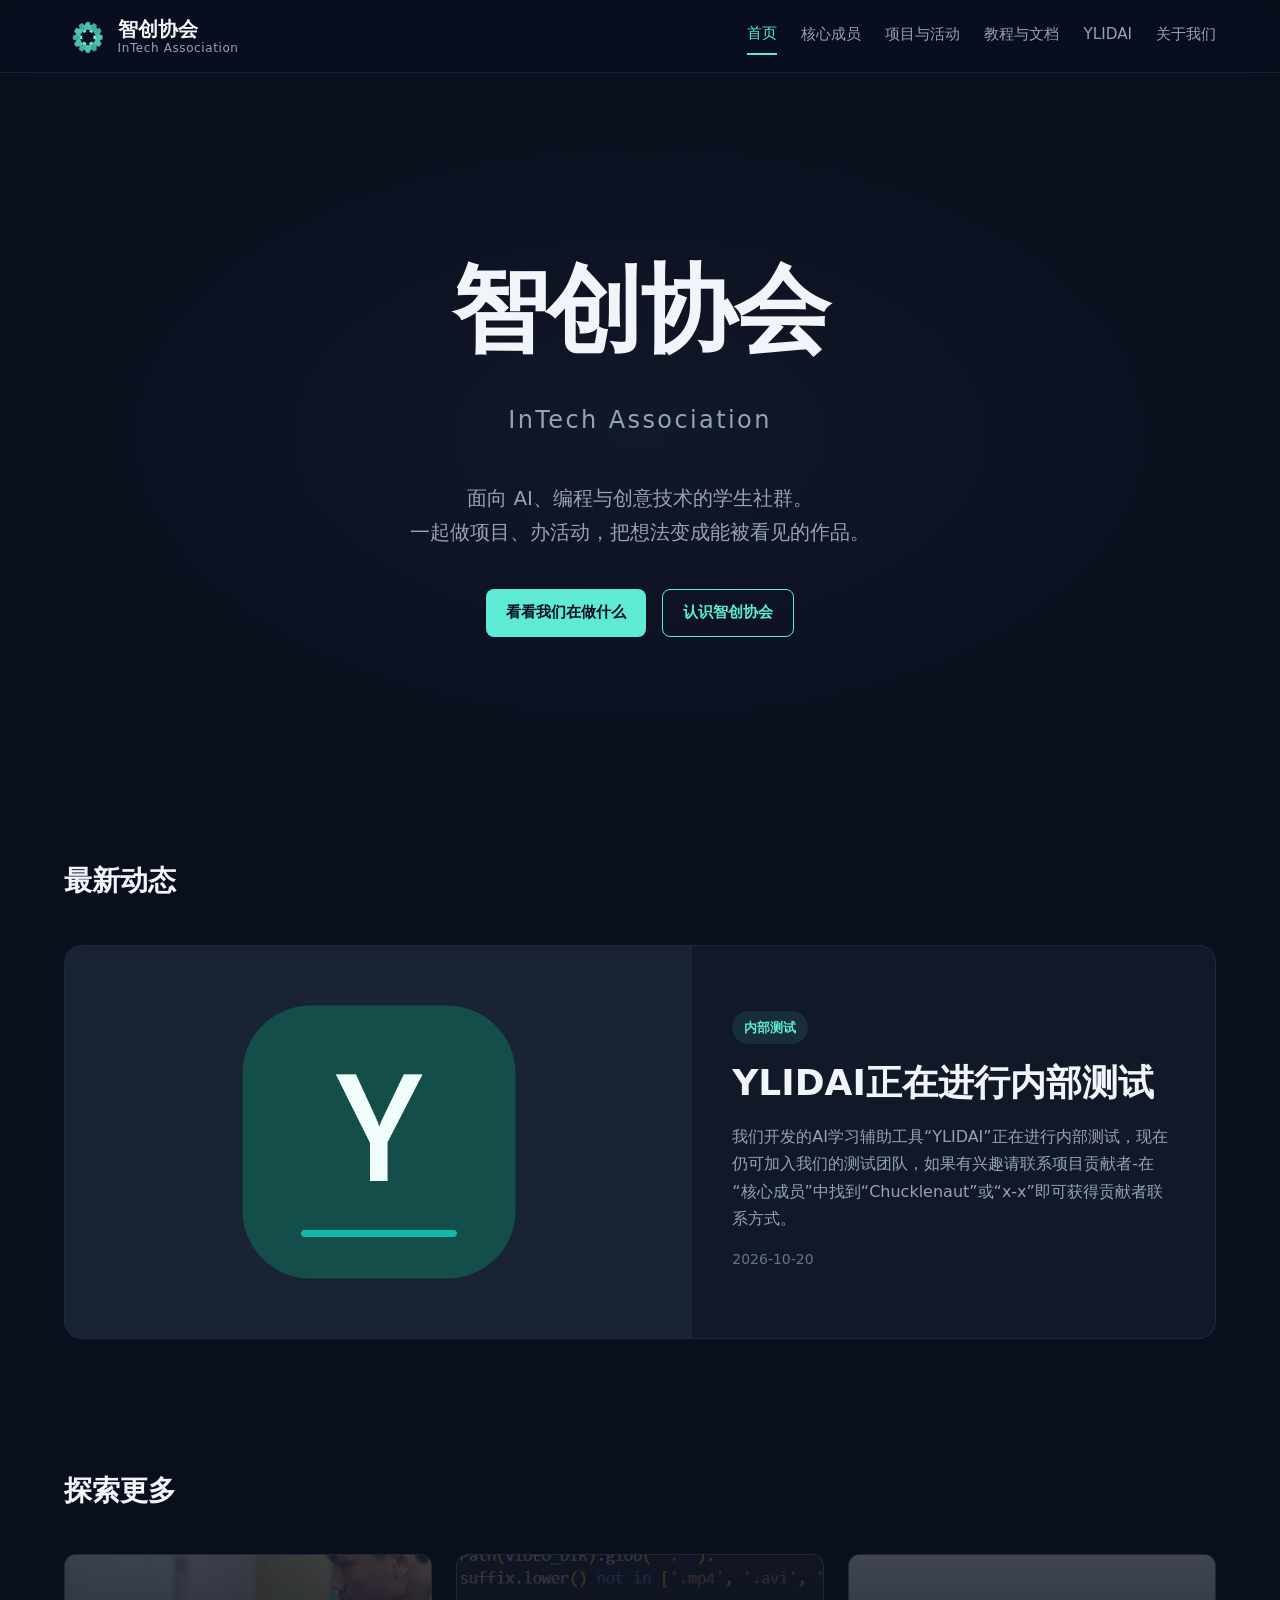
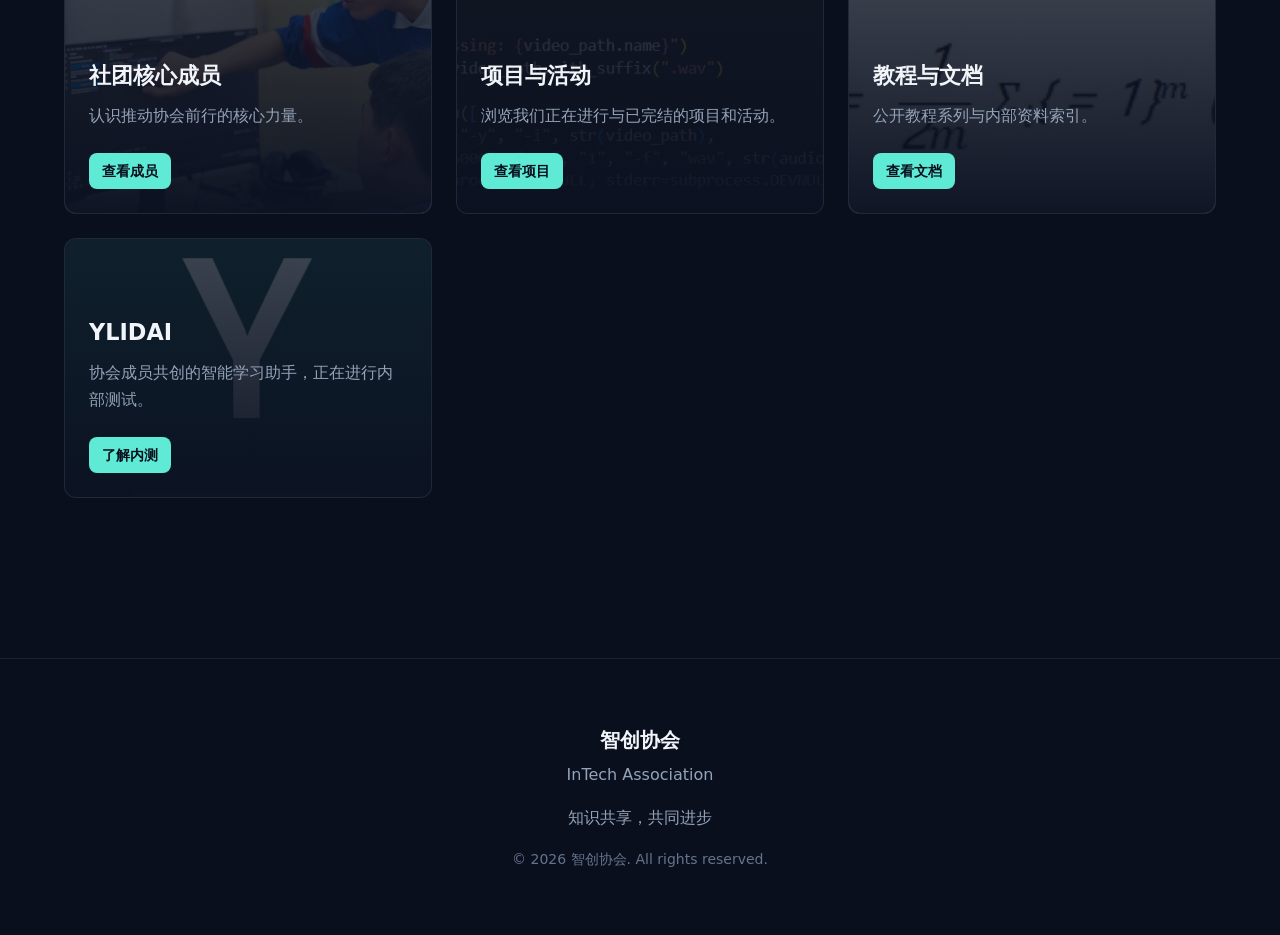
==== commit 66025458: "Update YLIDAI internal testing announcement and hide public download" ====
--- a/index.html
+++ b/index.html
@@ -2,6 +2,7 @@
 <html lang="zh-CN">
   <head>
     <meta charset="UTF-8" />
+    <link rel="icon" type="image/png" href="assets/images/logo.png" />
     <meta name="viewport" content="width=device-width, initial-scale=1.0" />
     <title>智创协会 | InTech Association</title>
     <meta name="description" content="智创协会（InTech Association）官网：知识共享，共同进步。" />
@@ -76,8 +77,8 @@
               <div class="overlay"></div>
               <div class="card-content">
                 <h3>YLIDAI</h3>
-                <p>下载协会成员共创的智能学习助手。</p>
-                <span class="btn btn-sm">前往下载</span>
+                <p>协会成员共创的智能学习助手，正在进行内部测试。</p>
+                <span class="btn btn-sm">了解内测</span>
               </div>
             </a>
           </div>
--- a/css/components.css
+++ b/css/components.css
@@ -297,6 +297,11 @@
   object-fit: cover;
 }
 
+.carousel-image img.news-icon {
+  object-fit: contain;
+  padding: var(--space-lg);
+}
+
 .carousel-content {
   padding: var(--space-lg);
   display: flex;
@@ -508,13 +513,39 @@
 }
 
 .members-list .member-card {
+  display: block;
+  padding: 0;
+  text-align: left;
+  scroll-margin-top: 110px;
+}
+
+.member-summary {
   display: flex;
   flex-direction: row;
   align-items: stretch;
   padding: var(--space-lg);
   gap: var(--space-lg);
   text-align: left;
-}
+  cursor: pointer;
+  list-style: none;
+}
+
+.member-summary::-webkit-details-marker { display: none; }
+.member-card[open] { border-color: var(--accent-glow); }
+.member-toggle { display: flex; align-items: center; gap: var(--space-xs); color: var(--accent); font-size: 0.875rem; }
+.member-toggle-icon { margin-left: auto; font-size: 1.4rem; transition: transform var(--duration-fast); }
+.member-card[open] .member-toggle-icon { transform: rotate(45deg); }
+.member-card:not([open]) .when-open, .member-card[open] .when-closed { display: none; }
+.member-expanded { padding: 0 var(--space-lg) var(--space-lg); }
+.member-projects { padding-top: var(--space-md); border-top: 1px solid var(--border); }
+.member-projects h4 { display: flex; align-items: center; gap: var(--space-xs); font-size: 1rem; margin-bottom: var(--space-sm); }
+.member-project-links { display: grid; gap: var(--space-xs); }
+.member-project-links a { display: flex; align-items: center; justify-content: space-between; gap: var(--space-sm); padding: var(--space-sm); background: var(--accent-soft); border: 1px solid var(--border); border-radius: var(--radius-sm); color: var(--accent); }
+.member-project-meta { flex-shrink: 0; font-size: 0.8rem; color: var(--text-secondary); }
+.member-empty { color: var(--text-secondary); font-size: 0.95rem; }
+.member-expanded .member-contact { margin-top: var(--space-md); }
+.member-summary:focus-visible, .member-project-links a:focus-visible, .project-leader-card:focus-visible, .project-detail-link:focus-visible, .project-title-link:focus-visible { outline: 2px solid var(--accent); outline-offset: -3px; border-radius: var(--radius-sm); }
+.member-project-links a:hover, .project-leader-card:hover { border-color: var(--accent-glow); background: var(--bg-hover); }
 
 .members-list .member-left {
   display: flex;
@@ -605,7 +636,7 @@
 }
 
 @media (max-width: 600px) {
-  .members-list .member-card {
+  .member-summary {
     flex-direction: column;
     padding: var(--space-md);
     gap: var(--space-md);
@@ -614,6 +645,8 @@
   .members-list .member-left {
     width: 100%;
   }
+  .member-expanded { padding: 0 var(--space-md) var(--space-md); }
+  .member-project-links a { align-items: flex-start; flex-direction: column; gap: 0.25rem; }
 }
 
 /* ---------- 项目列表（水平卡片） ---------- */
@@ -632,7 +665,7 @@
   padding: var(--space-lg);
   gap: var(--space-lg);
   text-align: left;
-  cursor: pointer;
+  cursor: default;
 }
 
 .project-card .project-left {
@@ -647,7 +680,27 @@
 .project-card .project-right {
   flex: 1;
   display: flex;
-  align-items: center;
+  flex-direction: column;
+  align-items: stretch;
+  gap: var(--space-sm);
+  min-width: 0;
+}
+
+.project-title-link:hover, .project-detail-link { color: var(--accent); }
+.project-detail-link { align-self: flex-start; font-size: 0.875rem; }
+.project-detail-link:hover { text-decoration: underline; }
+.project-leader-card { display: flex; align-items: center; gap: var(--space-sm); padding: var(--space-sm); border: 1px solid var(--border); border-radius: var(--radius-md); background: var(--bg-tertiary); transition: border-color var(--duration-fast), background var(--duration-fast); }
+.project-leader-card .leader-avatar { width: 48px; height: 48px; flex-shrink: 0; }
+.leader-info { display: flex; flex-direction: column; min-width: 0; overflow-wrap: anywhere; }
+.leader-label { color: var(--text-secondary); font-size: 0.8rem; }
+.leader-arrow { margin-left: auto; color: var(--accent); }
+.detail-card > .project-leader-card { max-width: 460px; margin-top: var(--space-lg); }
+@media (max-width: 600px) {
+  .project-card { flex-direction: column; padding: var(--space-md); gap: var(--space-md); }
+  .project-card .project-left { width: auto; }
+}
+@media (prefers-reduced-motion: reduce) {
+  .member-toggle-icon, .project-leader-card { transition: none; }
 }
 
 .project-card .card-title {
@@ -718,7 +771,7 @@
 }
 
 .series-body.open {
-  max-height: 600px;
+  max-height: 1200px;
   padding: var(--space-md);
   opacity: 1;
 }
@@ -755,25 +808,6 @@
   flex-shrink: 0;
 }
 
-/* ---------- 不公开文档卡片 ---------- */
-.private-doc-card .outline-list {
-  margin: var(--space-sm) 0;
-  padding-left: 1.2rem;
-  list-style: disc;
-  color: var(--text-secondary);
-}
-
-.private-doc-card .outline-list li {
-  margin-bottom: 0.25rem;
-}
-
-.private-note {
-  display: inline-block;
-  margin-top: var(--space-xs);
-  font-size: 0.85rem;
-  color: var(--text-muted);
-}
-
 /* ---------- 详情页 ---------- */
 .detail-card {
   background: var(--bg-secondary);
--- a/css/pages.css
+++ b/css/pages.css
@@ -134,23 +134,15 @@
 }
 
 /* ---------- 新闻详情 ---------- */
+.detail-header img.news-icon {
+  object-fit: contain;
+}
+
 .news-date {
   display: inline-block;
   margin-left: var(--space-sm);
   color: var(--text-muted);
   font-size: 0.9rem;
-}
-
-/* ---------- about-block 动画支持 ---------- */
-.about-block {
-  opacity: 0;
-  transform: translateY(24px);
-  transition: opacity var(--duration-normal) var(--ease-out), transform var(--duration-normal) var(--ease-out);
-}
-
-.about-block.visible {
-  opacity: 1;
-  transform: translateY(0);
 }
 
 /* ---------- YLID AI Agent ---------- */
@@ -208,6 +200,17 @@
   margin-top: var(--space-lg);
 }
 
+.ylid-beta-notice {
+  display: inline-flex;
+  align-items: center;
+  padding: 0.75rem 1.75rem;
+  border: 1px solid var(--accent);
+  border-radius: var(--radius-md);
+  background: var(--accent-soft);
+  color: var(--accent);
+  font-weight: 600;
+}
+
 .ylid-actions [aria-disabled='true'] {
   cursor: wait;
   opacity: 0.55;
@@ -222,6 +225,31 @@
 }
 
 .ylid-release-status.is-error { color: #fca5a5; }
+
+.ylid-download-help {
+  margin-top: var(--space-md);
+  padding: var(--space-sm);
+  border-left: 3px solid var(--accent);
+  border-radius: var(--radius-sm);
+  background: var(--accent-soft);
+  font-size: 0.9rem;
+}
+.ylid-download-help strong { color: var(--text-primary); }
+.ylid-download-help p { margin: 0.5rem 0; color: var(--text-secondary); }
+.ylid-download-help a, .ylid-install-source { color: var(--accent); text-decoration: underline; }
+#ylid-install-guide { scroll-margin-top: 6rem; }
+.ylid-install-intro { max-width: 56rem; color: var(--text-secondary); }
+.ylid-install-details { margin-top: var(--space-lg); display: grid; gap: var(--space-sm); }
+.ylid-install-details details { padding: var(--space-md); background: var(--bg-primary); border: 1px solid var(--border); border-radius: var(--radius-md); }
+.ylid-install-details summary { cursor: pointer; font-weight: 600; }
+.ylid-install-details summary:focus-visible { outline: 2px solid var(--accent); outline-offset: 5px; }
+.ylid-install-details ol { padding-left: 1.5rem; list-style: decimal; }
+.ylid-install-details ol, .ylid-install-details p { margin-top: var(--space-sm); color: var(--text-secondary); overflow-wrap: anywhere; }
+.ylid-install-details li + li { margin-top: 0.75rem; }
+.ylid-install-details strong { color: var(--text-primary); }
+.ylid-install-details kbd { padding: 0.1rem 0.35rem; border: 1px solid var(--border); border-radius: 4px; font-family: var(--font-mono); }
+.ylid-install-note { margin: var(--space-md) 0 var(--space-sm); color: var(--text-secondary); font-size: 0.9rem; }
+.ylid-install-source { font-size: 0.9rem; }
 
 .ylid-release-card {
   padding: clamp(1.5rem, 4vw, 2.4rem);
@@ -261,7 +289,7 @@
 
 .ylid-feature-grid {
   display: grid;
-  grid-template-columns: repeat(3, 1fr);
+  grid-template-columns: repeat(2, 1fr);
   gap: var(--space-md);
 }
 
@@ -293,3 +321,86 @@
   .ylid-release-card { max-width: 36rem; }
   .ylid-feature-card { min-height: auto; }
 }
+
+/* ---------- 关于我们：无图文字排版 ---------- */
+.about-container { max-width: 1080px; }
+.about-header { padding: clamp(3.5rem, 8vw, 6rem) 0 0; }
+.about-eyebrow, .about-index {
+  display: block;
+  color: var(--accent);
+  font-size: 0.8rem;
+  font-weight: 600;
+  letter-spacing: 0.12em;
+}
+.about-header h1 {
+  margin: 1.25rem 0 1.5rem;
+  font-size: clamp(2.6rem, 6vw, 4.6rem);
+  line-height: 1.25;
+  letter-spacing: -0.035em;
+  font-weight: 700;
+}
+.about-intro { color: var(--text-secondary); font-size: clamp(1rem, 2vw, 1.125rem); line-height: 1.9; }
+.about-contents {
+  display: flex;
+  flex-wrap: wrap;
+  gap: 0.75rem 2.5rem;
+  margin-top: 2.5rem;
+  padding: 1.25rem 0;
+  border-top: 1px solid var(--border);
+  border-bottom: 1px solid var(--border);
+}
+.about-contents a { display: inline-flex; align-items: center; gap: 1.25rem; padding: 0.25rem 0; font-size: 0.9rem; }
+.about-contents span { color: var(--accent); }
+.about-page a:focus-visible { outline: 2px solid var(--accent); outline-offset: 6px; border-radius: 3px; }
+.about-contents a:hover, .about-text-link:hover { color: var(--accent); }
+.about-row {
+  display: grid;
+  grid-template-columns: 1fr 1.65fr;
+  gap: clamp(2rem, 5vw, 5rem);
+  padding: clamp(2.5rem, 6vw, 4rem) 0;
+}
+.about-page section { scroll-margin-top: 2rem; }
+.about-section-heading h2 { margin-top: 0.85rem; font-size: clamp(1.4rem, 2.5vw, 1.8rem); line-height: 1.6; }
+.about-copy, .about-principles p { color: var(--text-secondary); line-height: 1.95; }
+.about-copy p + p { margin-top: 1.25rem; }
+.about-purpose {
+  padding: clamp(1.5rem, 4vw, 3rem);
+  background: var(--bg-secondary);
+  border: 1px solid var(--border);
+  border-left: 3px solid var(--accent);
+  border-radius: 0 var(--radius-md) var(--radius-md) 0;
+}
+.about-purpose h2 { margin: 1rem 0; font-size: clamp(1.9rem, 4vw, 2.8rem); line-height: 1.4; letter-spacing: -0.02em; }
+.about-purpose > p { max-width: 44rem; color: var(--text-secondary); line-height: 1.95; }
+.about-values { display: flex; flex-wrap: wrap; gap: 1rem 0; margin-top: 1.75rem; color: var(--accent); font-size: 0.85rem; }
+.about-values li + li { margin-left: 1.5rem; padding-left: 1.5rem; border-left: 1px solid var(--border); }
+.about-principles article + article { margin-top: 1.5rem; padding-top: 1.5rem; border-top: 1px solid var(--border); }
+.about-principles h3 { margin-bottom: 0.5rem; font-size: 1.125rem; font-weight: 600; }
+.about-explore {
+  display: flex;
+  align-items: center;
+  justify-content: space-between;
+  gap: 1.5rem;
+  padding-top: 2rem;
+  border-top: 1px solid var(--border);
+}
+.about-explore h2 { font-size: 1.1rem; margin-bottom: 0.4rem; }
+.about-explore p { color: var(--text-secondary); font-size: 0.9rem; }
+.about-actions { display: flex; align-items: center; flex-wrap: wrap; gap: 1.5rem; flex-shrink: 0; }
+.about-text-link { font-size: 0.9rem; padding: 0.5rem 0; }
+.about-mobile-break { display: none; }
+@media (max-width: 768px) {
+  .about-row { grid-template-columns: 1fr; gap: 1.5rem; }
+  .about-explore { align-items: flex-start; flex-direction: column; }
+  .about-contents { gap: 0.5rem 1.5rem; }
+  .about-contents a { gap: 0.5rem; }
+  .about-desktop-break { display: none; }
+}
+@media (max-width: 420px) {
+  .about-mobile-break { display: initial; }
+  .about-values li + li { margin-left: 1rem; padding-left: 1rem; }
+}
+@media (prefers-reduced-motion: reduce) {
+  html:has(.about-page) { scroll-behavior: auto; }
+  .about-page .btn { transition: none; }
+}
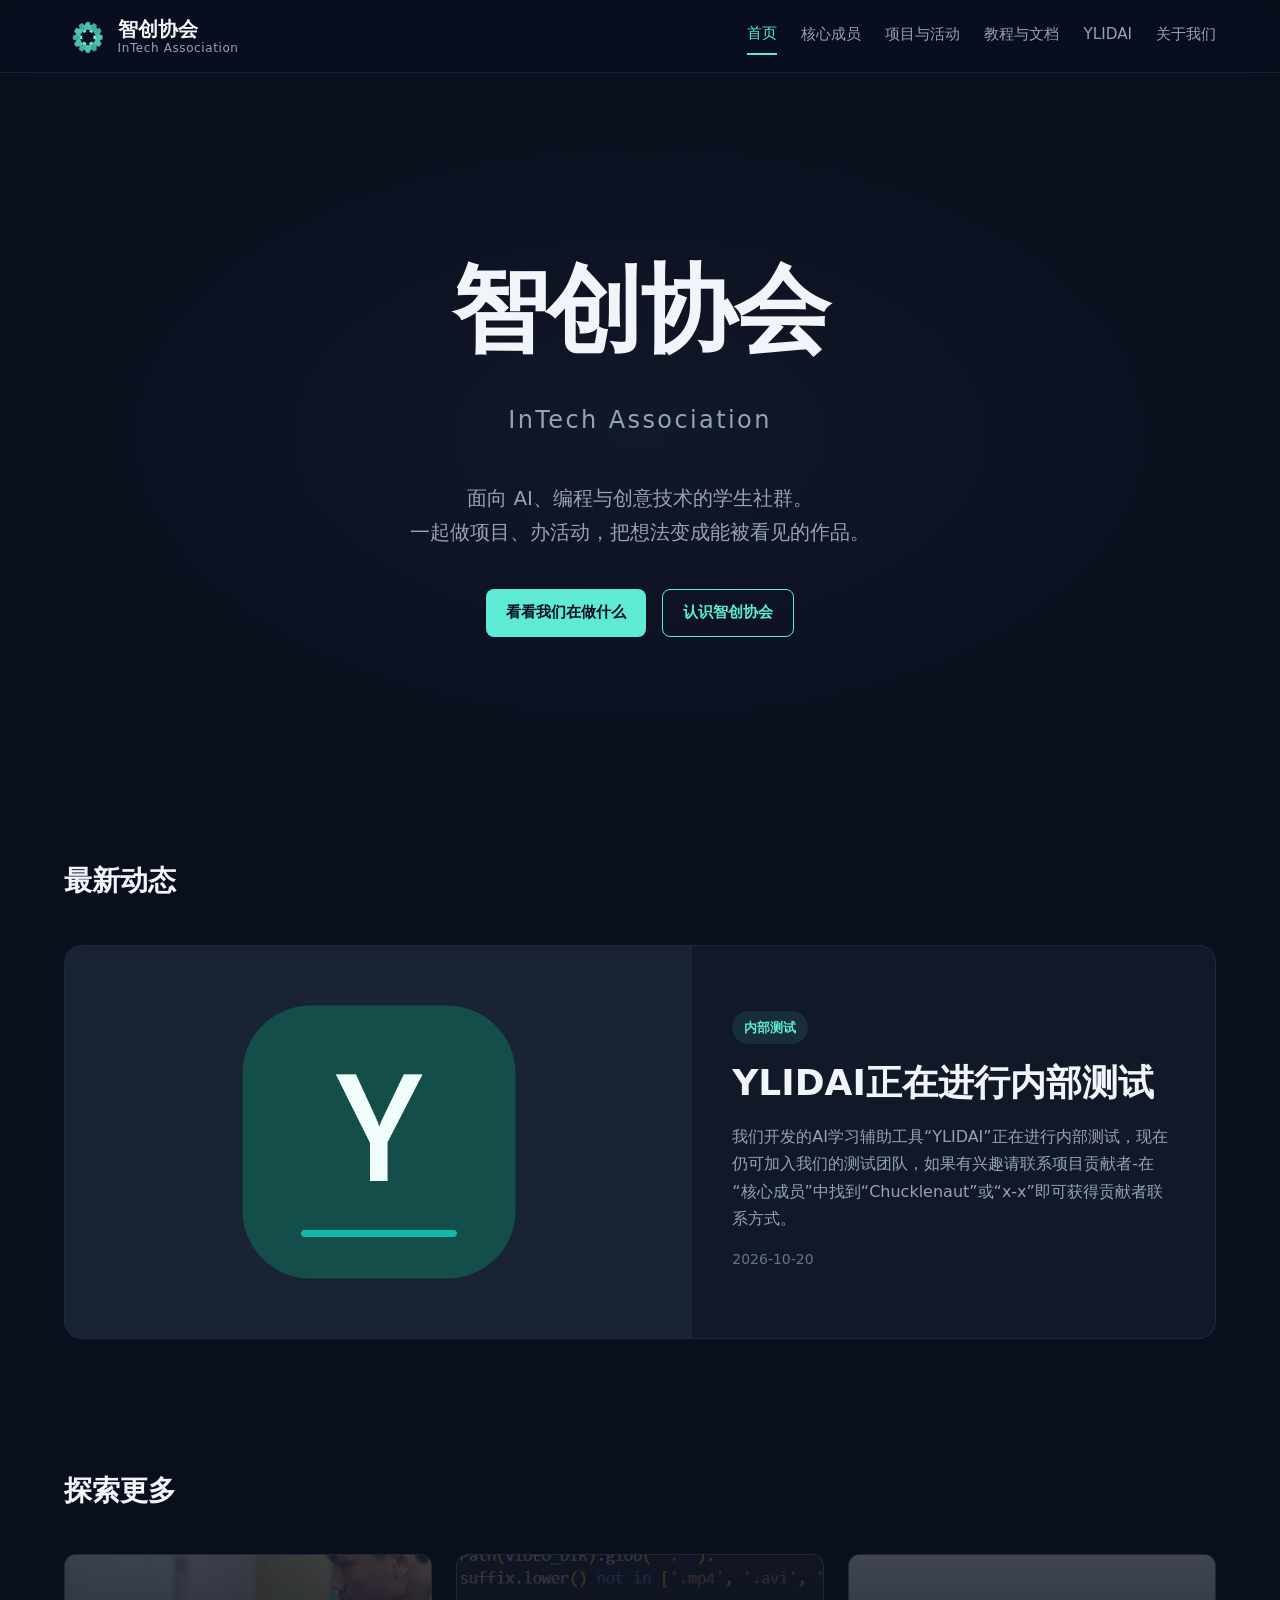
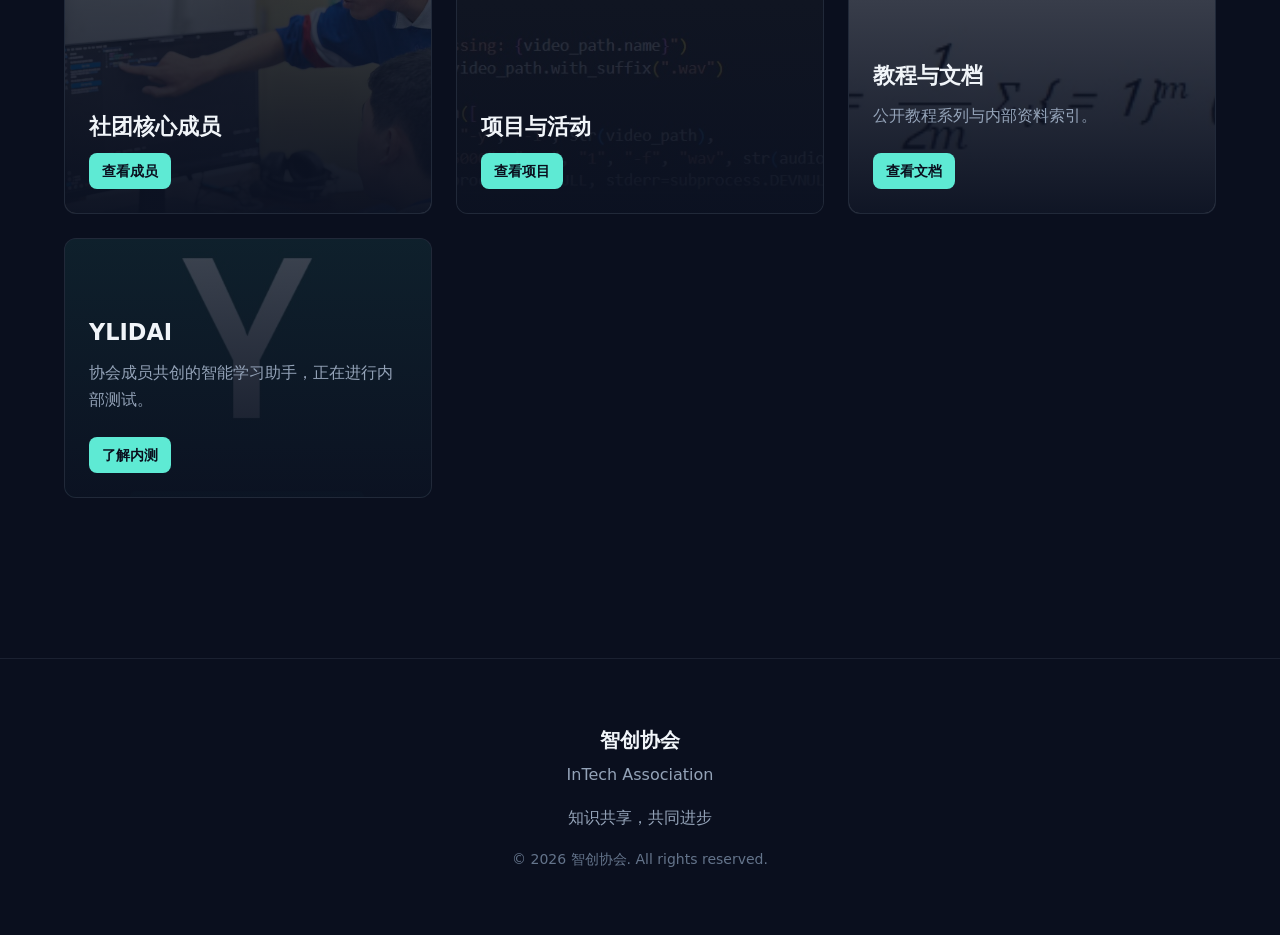
==== commit e9ceab54: "Remove redundant website helper copy" ====
--- a/index.html
+++ b/index.html
@@ -7,8 +7,8 @@
     <title>智创协会 | InTech Association</title>
     <meta name="description" content="智创协会（InTech Association）官网：知识共享，共同进步。" />
     <link rel="stylesheet" href="css/base.css" />
-    <link rel="stylesheet" href="css/components.css" />
-    <link rel="stylesheet" href="css/pages.css" />
+    <link rel="stylesheet" href="css/components.css?v=20261020-ylidai-news" />
+    <link rel="stylesheet" href="css/pages.css?v=20261020-ylidai-news" />
   </head>
   <body data-page="index">
     <div id="navbar"></div>
@@ -41,7 +41,6 @@
               <div class="overlay"></div>
               <div class="card-content">
                 <h3>社团核心成员</h3>
-                <p>认识推动协会前行的核心力量。</p>
                 <span class="btn btn-sm">查看成员</span>
               </div>
             </a>
@@ -53,7 +52,6 @@
               <div class="overlay"></div>
               <div class="card-content">
                 <h3>项目与活动</h3>
-                <p>浏览我们正在进行与已完结的项目和活动。</p>
                 <span class="btn btn-sm">查看项目</span>
               </div>
             </a>
@@ -88,9 +86,9 @@
 
     <div id="footer"></div>
 
-    <script src="js/config.js"></script>
-    <script src="js/data.js"></script>
-    <script src="js/components.js"></script>
-    <script src="js/main.js"></script>
+    <script src="js/config.js?v=20261020-ylidai-news"></script>
+    <script src="js/data.js?v=20261020-ylidai-announcement"></script>
+    <script src="js/components.js?v=20261020-ylidai-announcement"></script>
+    <script src="js/main.js?v=20261020-ylidai-news"></script>
   </body>
 </html>
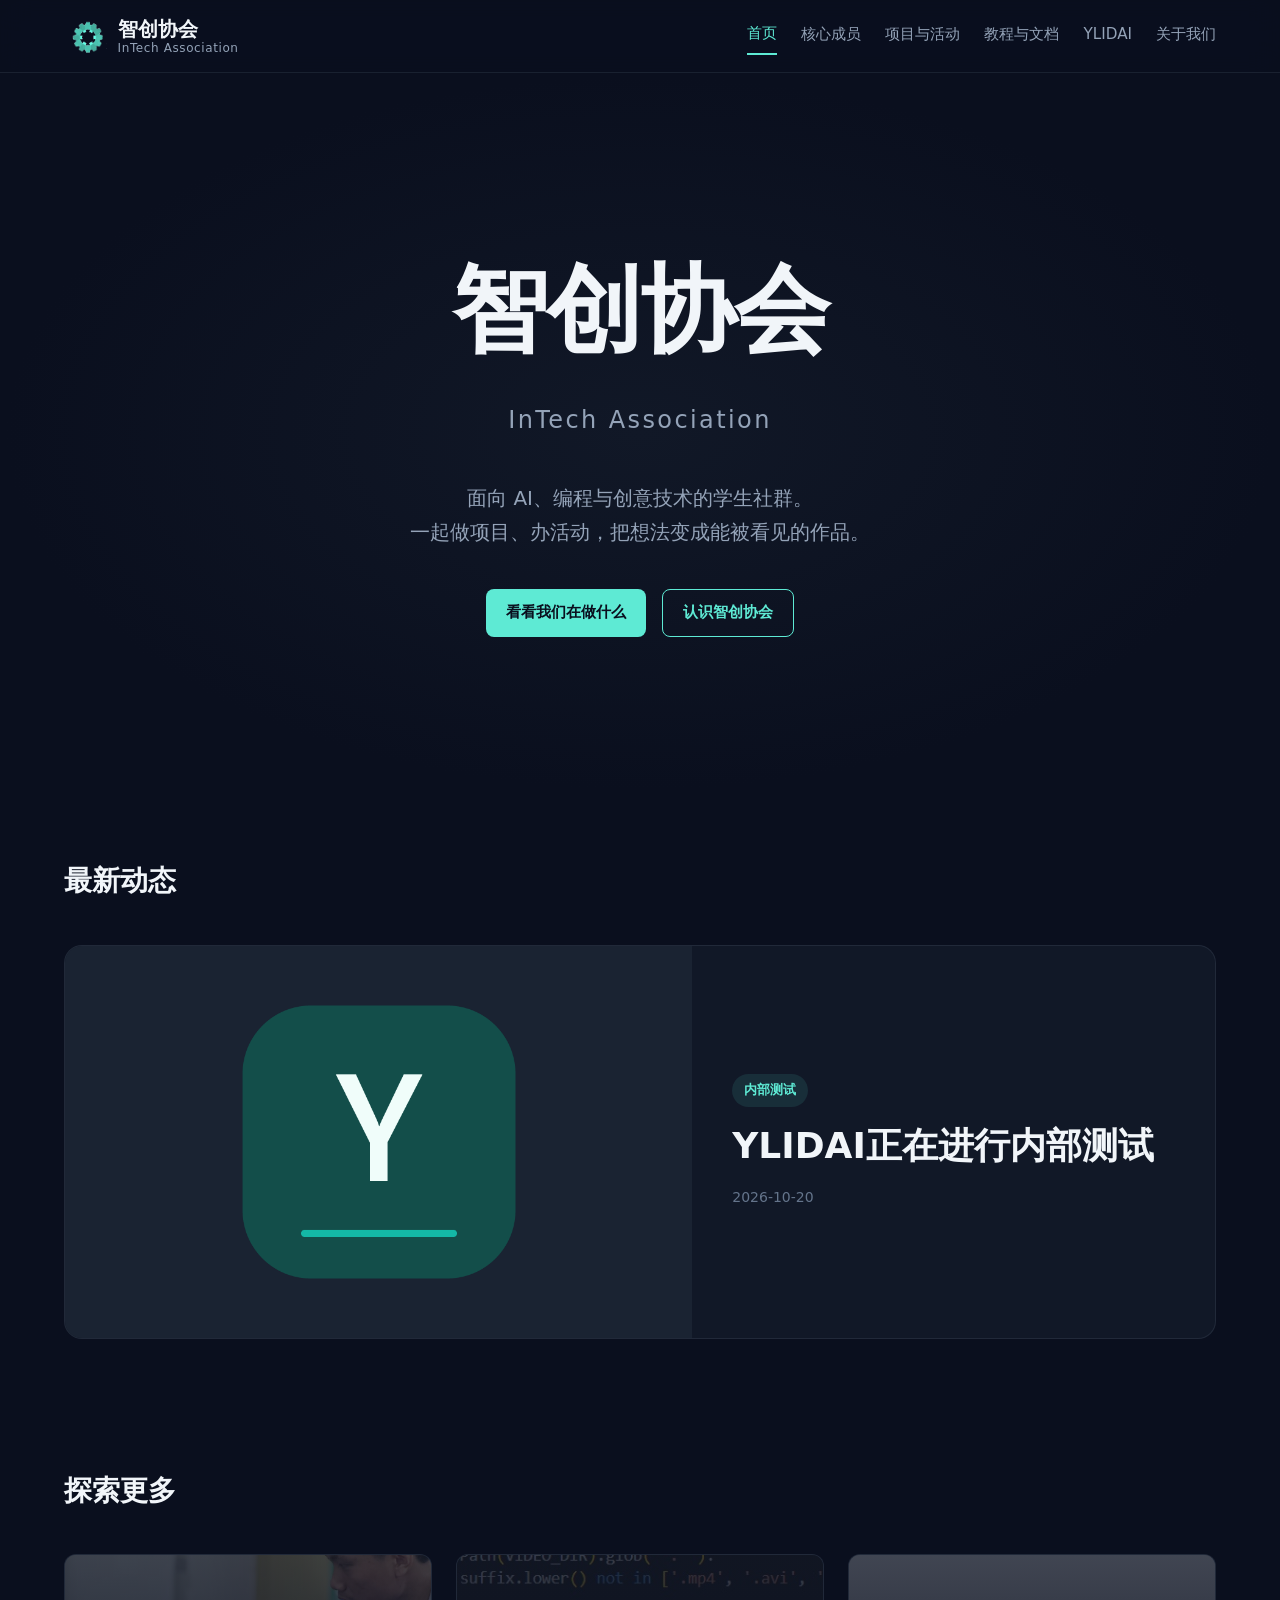
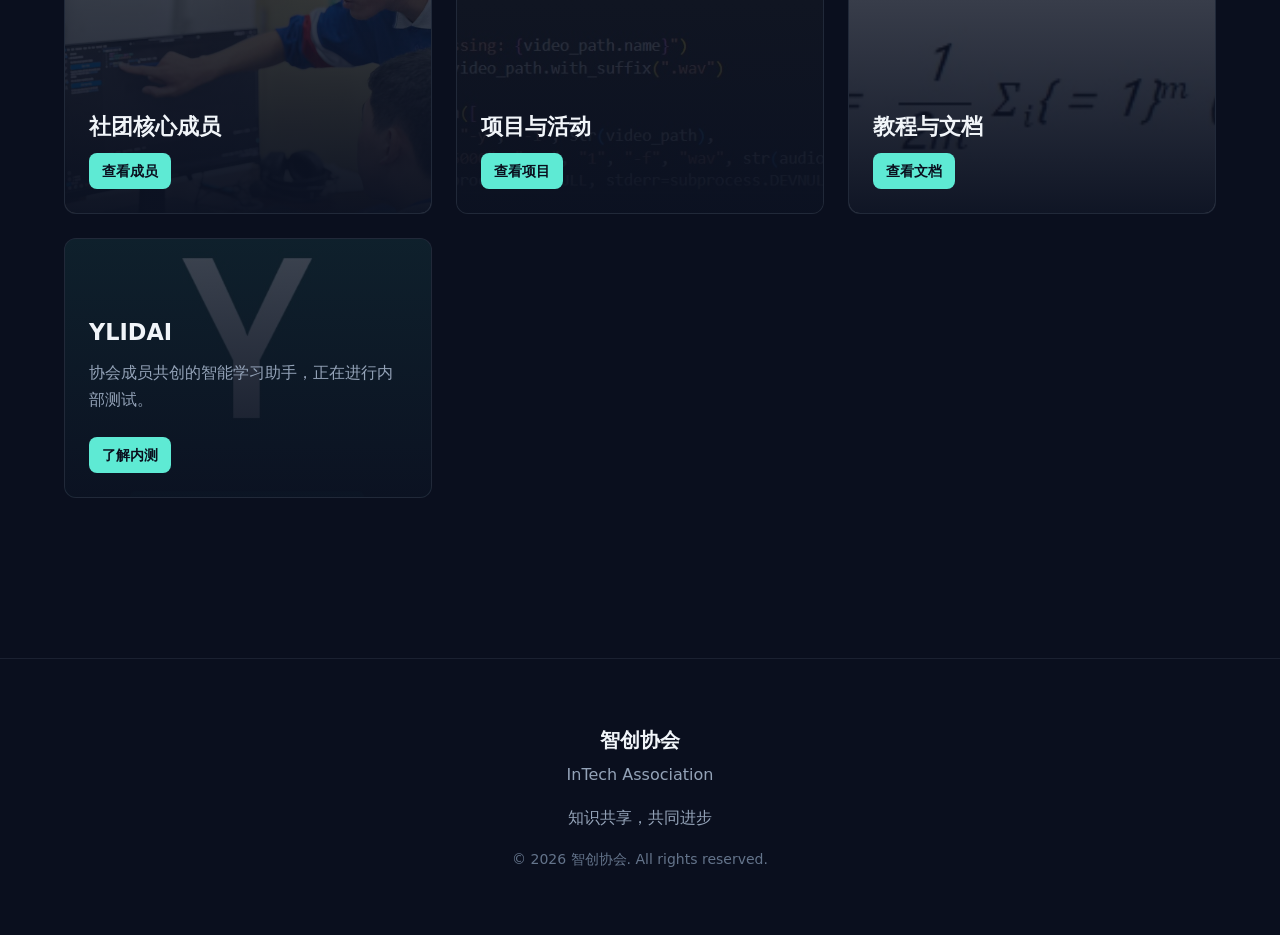
==== commit c8f10c04: "Trim redundant hint text across pages" ====
--- a/index.html
+++ b/index.html
@@ -7,8 +7,8 @@
     <title>智创协会 | InTech Association</title>
     <meta name="description" content="智创协会（InTech Association）官网：知识共享，共同进步。" />
     <link rel="stylesheet" href="css/base.css" />
-    <link rel="stylesheet" href="css/components.css?v=20261020-ylidai-news" />
-    <link rel="stylesheet" href="css/pages.css?v=20261020-ylidai-news" />
+    <link rel="stylesheet" href="css/components.css?v=20261102-trim" />
+    <link rel="stylesheet" href="css/pages.css?v=20261102-trim" />
   </head>
   <body data-page="index">
     <div id="navbar"></div>
@@ -63,7 +63,6 @@
               <div class="overlay"></div>
               <div class="card-content">
                 <h3>教程与文档</h3>
-                <p>公开教程系列与内部资料索引。</p>
                 <span class="btn btn-sm">查看文档</span>
               </div>
             </a>
@@ -87,8 +86,8 @@
     <div id="footer"></div>
 
     <script src="js/config.js?v=20261020-ylidai-news"></script>
-    <script src="js/data.js?v=20261020-ylidai-announcement"></script>
-    <script src="js/components.js?v=20261020-ylidai-announcement"></script>
+    <script src="js/data.js?v=20261102-trim"></script>
+    <script src="js/components.js?v=20261102-trim"></script>
     <script src="js/main.js?v=20261020-ylidai-news"></script>
   </body>
 </html>
--- a/css/components.css
+++ b/css/components.css
@@ -325,11 +325,6 @@
   font-weight: 700;
   margin-bottom: var(--space-sm);
   line-height: 1.3;
-}
-
-.carousel-summary {
-  color: var(--text-secondary);
-  margin-bottom: var(--space-sm);
 }
 
 .carousel-date {
@@ -708,12 +703,6 @@
   margin-bottom: 0;
 }
 
-.project-card .card-text {
-  font-size: 1rem;
-  line-height: 1.7;
-  margin-bottom: 0;
-}
-
 /* ---------- 项目负责人 ---------- */
 .project-leader {
   display: flex;
--- a/css/pages.css
+++ b/css/pages.css
@@ -160,12 +160,11 @@
   position: relative;
   z-index: 1;
   display: grid;
-  grid-template-columns: minmax(0, 1.35fr) minmax(290px, 0.65fr);
+  grid-template-columns: minmax(0, 1fr);
   align-items: center;
   gap: clamp(2.5rem, 8vw, 7rem);
 }
 
-.ylid-kicker,
 .ylid-section-eyebrow {
   color: var(--accent);
   font-family: var(--font-mono);
@@ -251,25 +250,6 @@
 .ylid-install-note { margin: var(--space-md) 0 var(--space-sm); color: var(--text-secondary); font-size: 0.9rem; }
 .ylid-install-source { font-size: 0.9rem; }
 
-.ylid-release-card {
-  padding: clamp(1.5rem, 4vw, 2.4rem);
-  border: 1px solid rgba(94, 234, 212, 0.3);
-  border-radius: var(--radius-lg);
-  background: rgba(17, 24, 39, 0.78);
-  box-shadow: var(--shadow), 0 0 50px rgba(94, 234, 212, 0.08);
-  backdrop-filter: blur(14px);
-}
-
-.ylid-version {
-  margin: var(--space-md) 0 var(--space-lg);
-  color: var(--accent);
-  font-family: var(--font-mono);
-  font-size: clamp(2.5rem, 6vw, 4rem);
-  font-weight: 700;
-  letter-spacing: -0.08em;
-}
-
-.ylid-release-label { color: var(--text-muted); font-size: 0.82rem; }
 .ylid-release-date { margin-top: 0.2rem; color: var(--text-secondary); }
 .ylid-card-line { height: 1px; margin: var(--space-md) 0; background: var(--border); }
 .ylid-release-notes { margin-top: 0.4rem; color: var(--text-secondary); white-space: pre-wrap; }
@@ -318,20 +298,12 @@
 
 @media (max-width: 860px) {
   .ylid-hero-grid, .ylid-feature-grid, .ylid-steps { grid-template-columns: 1fr; }
-  .ylid-release-card { max-width: 36rem; }
   .ylid-feature-card { min-height: auto; }
 }
 
 /* ---------- 关于我们：无图文字排版 ---------- */
 .about-container { max-width: 1080px; }
 .about-header { padding: clamp(3.5rem, 8vw, 6rem) 0 0; }
-.about-eyebrow, .about-index {
-  display: block;
-  color: var(--accent);
-  font-size: 0.8rem;
-  font-weight: 600;
-  letter-spacing: 0.12em;
-}
 .about-header h1 {
   margin: 1.25rem 0 1.5rem;
   font-size: clamp(2.6rem, 6vw, 4.6rem);
@@ -372,8 +344,6 @@
 }
 .about-purpose h2 { margin: 1rem 0; font-size: clamp(1.9rem, 4vw, 2.8rem); line-height: 1.4; letter-spacing: -0.02em; }
 .about-purpose > p { max-width: 44rem; color: var(--text-secondary); line-height: 1.95; }
-.about-values { display: flex; flex-wrap: wrap; gap: 1rem 0; margin-top: 1.75rem; color: var(--accent); font-size: 0.85rem; }
-.about-values li + li { margin-left: 1.5rem; padding-left: 1.5rem; border-left: 1px solid var(--border); }
 .about-principles article + article { margin-top: 1.5rem; padding-top: 1.5rem; border-top: 1px solid var(--border); }
 .about-principles h3 { margin-bottom: 0.5rem; font-size: 1.125rem; font-weight: 600; }
 .about-explore {
@@ -398,7 +368,6 @@
 }
 @media (max-width: 420px) {
   .about-mobile-break { display: initial; }
-  .about-values li + li { margin-left: 1rem; padding-left: 1rem; }
 }
 @media (prefers-reduced-motion: reduce) {
   html:has(.about-page) { scroll-behavior: auto; }
